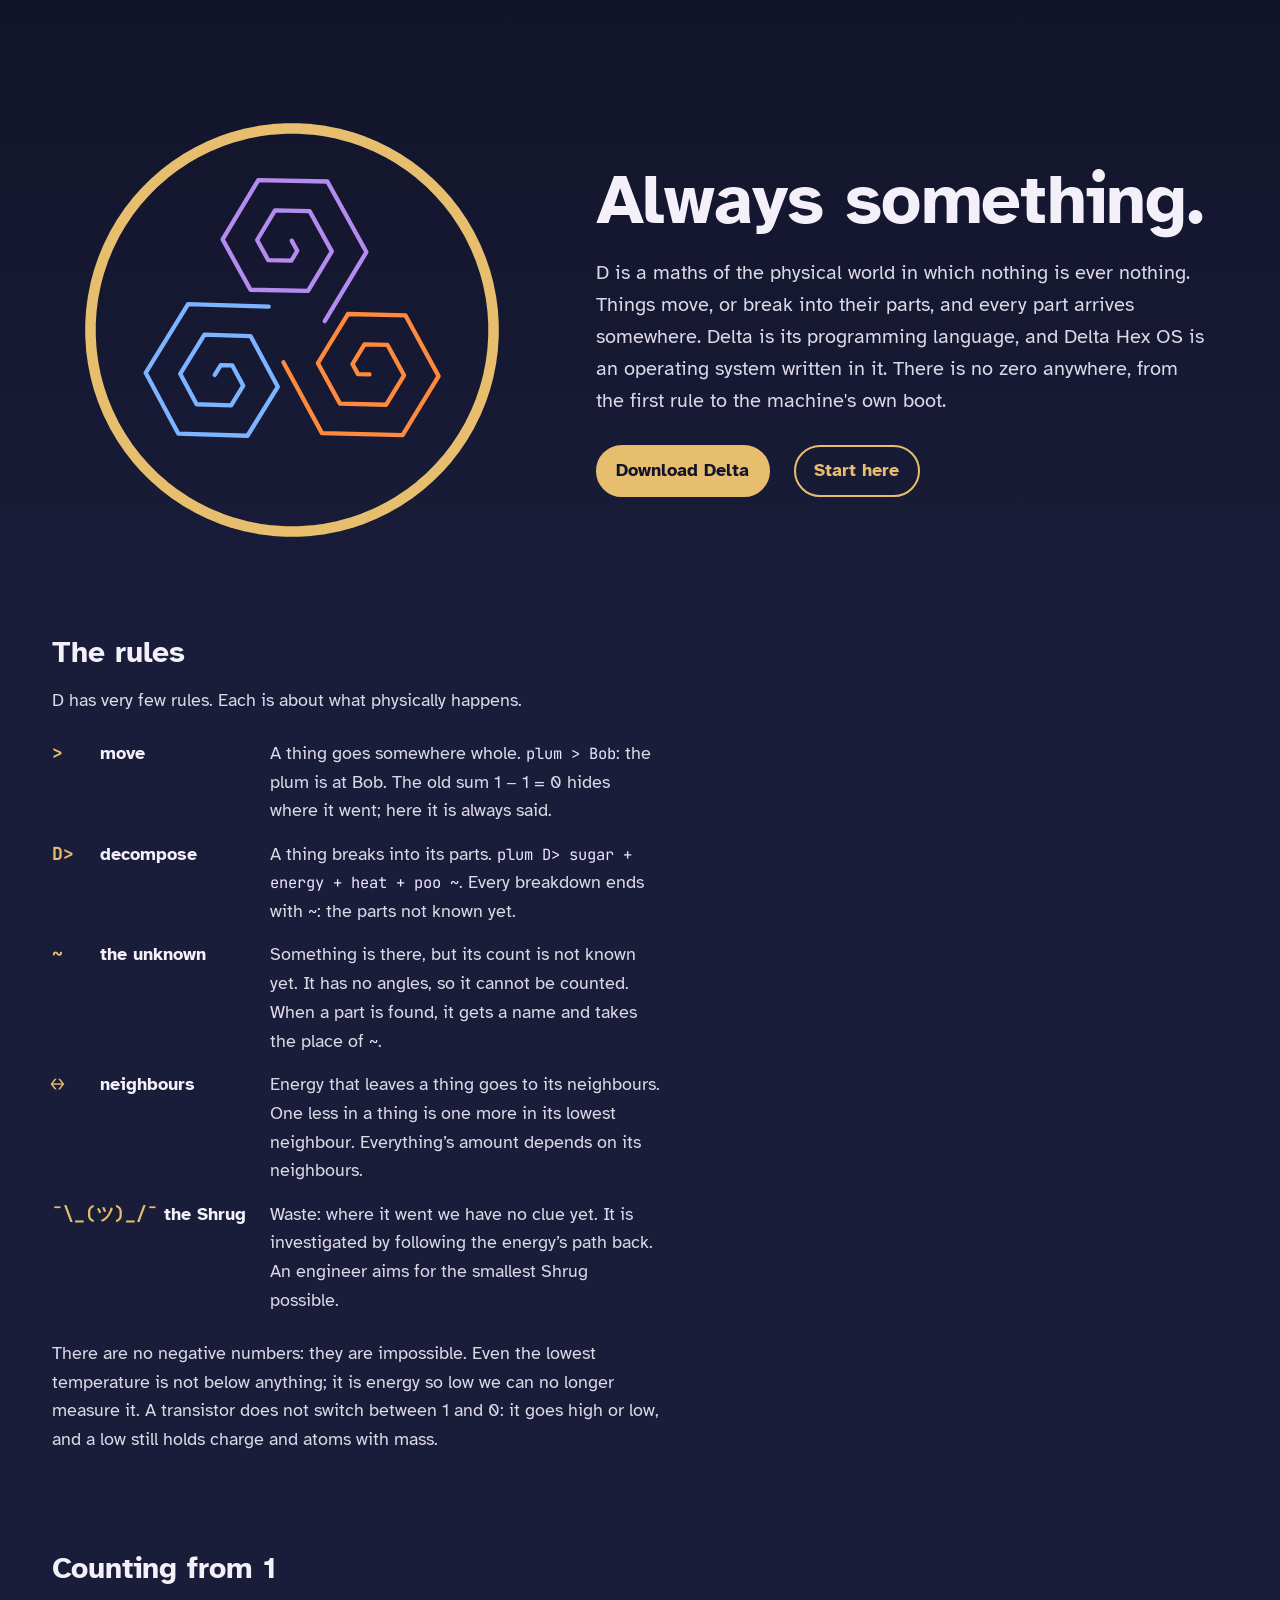
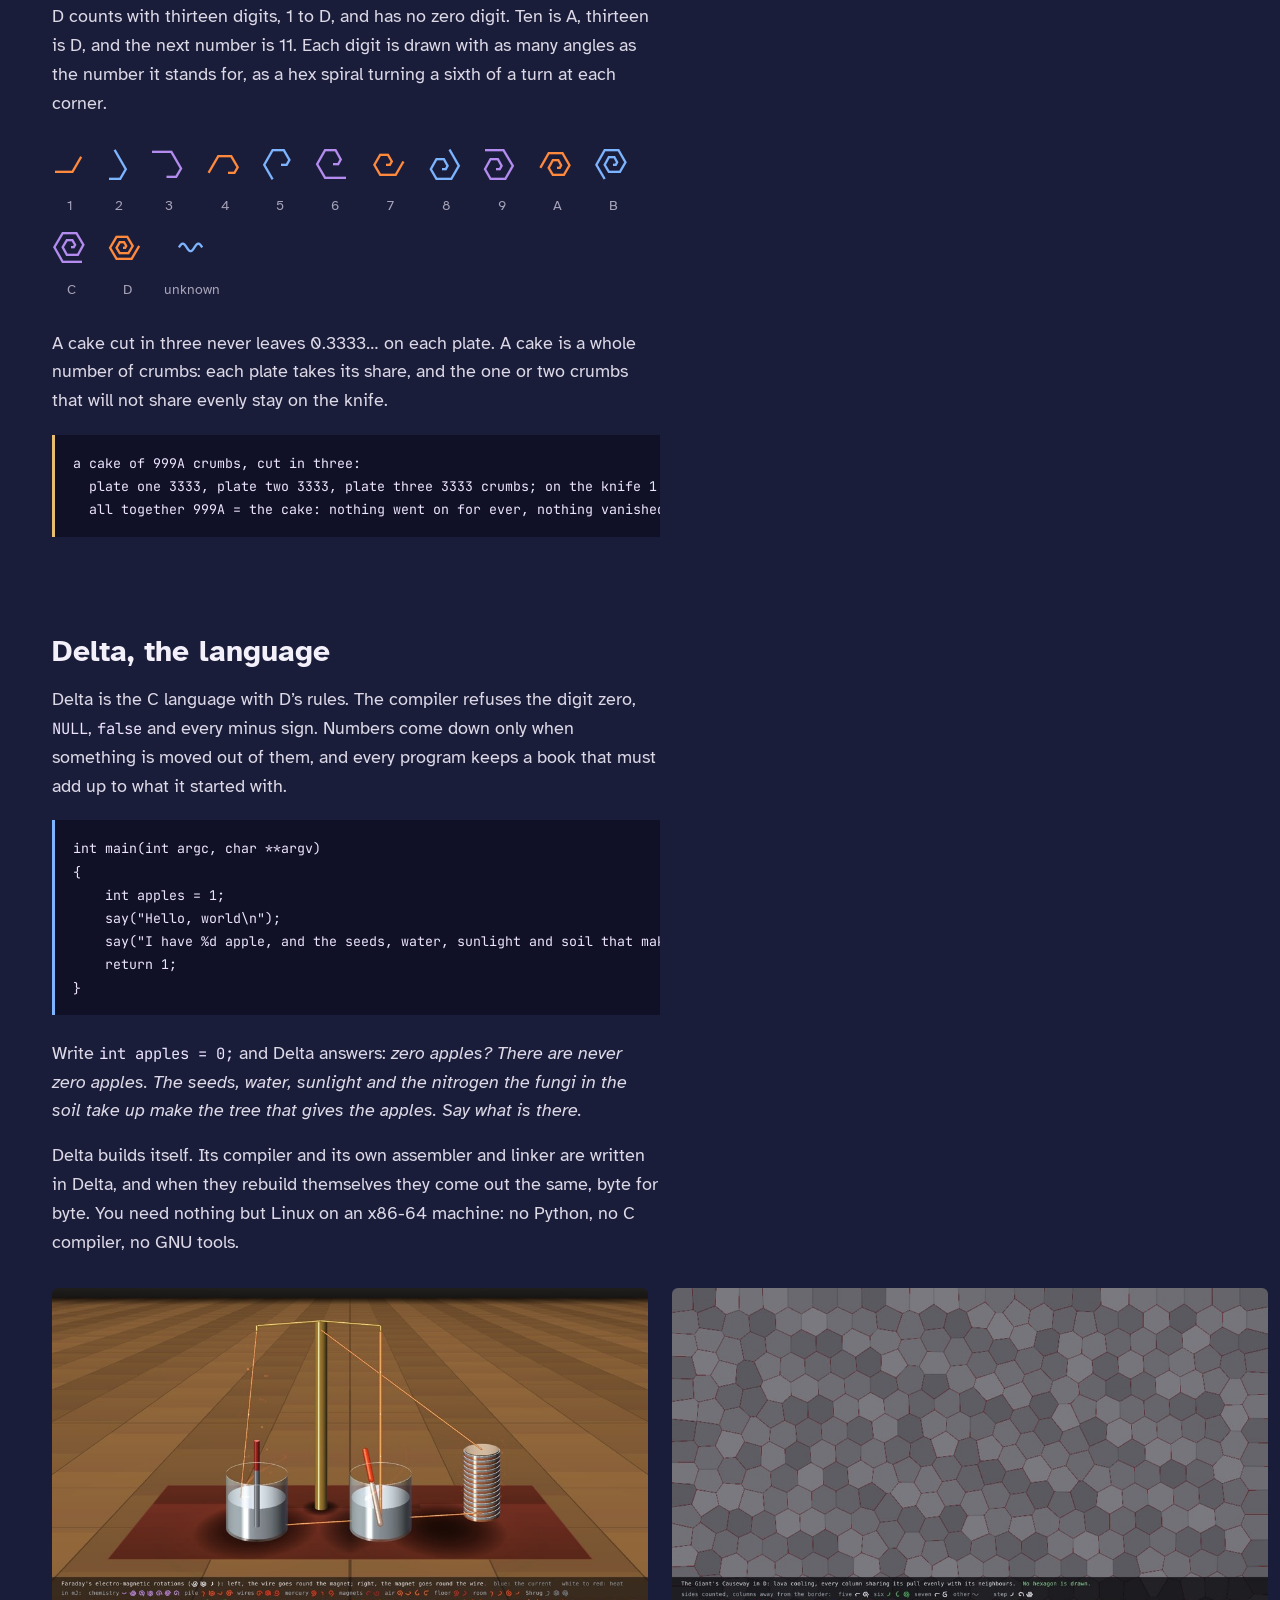
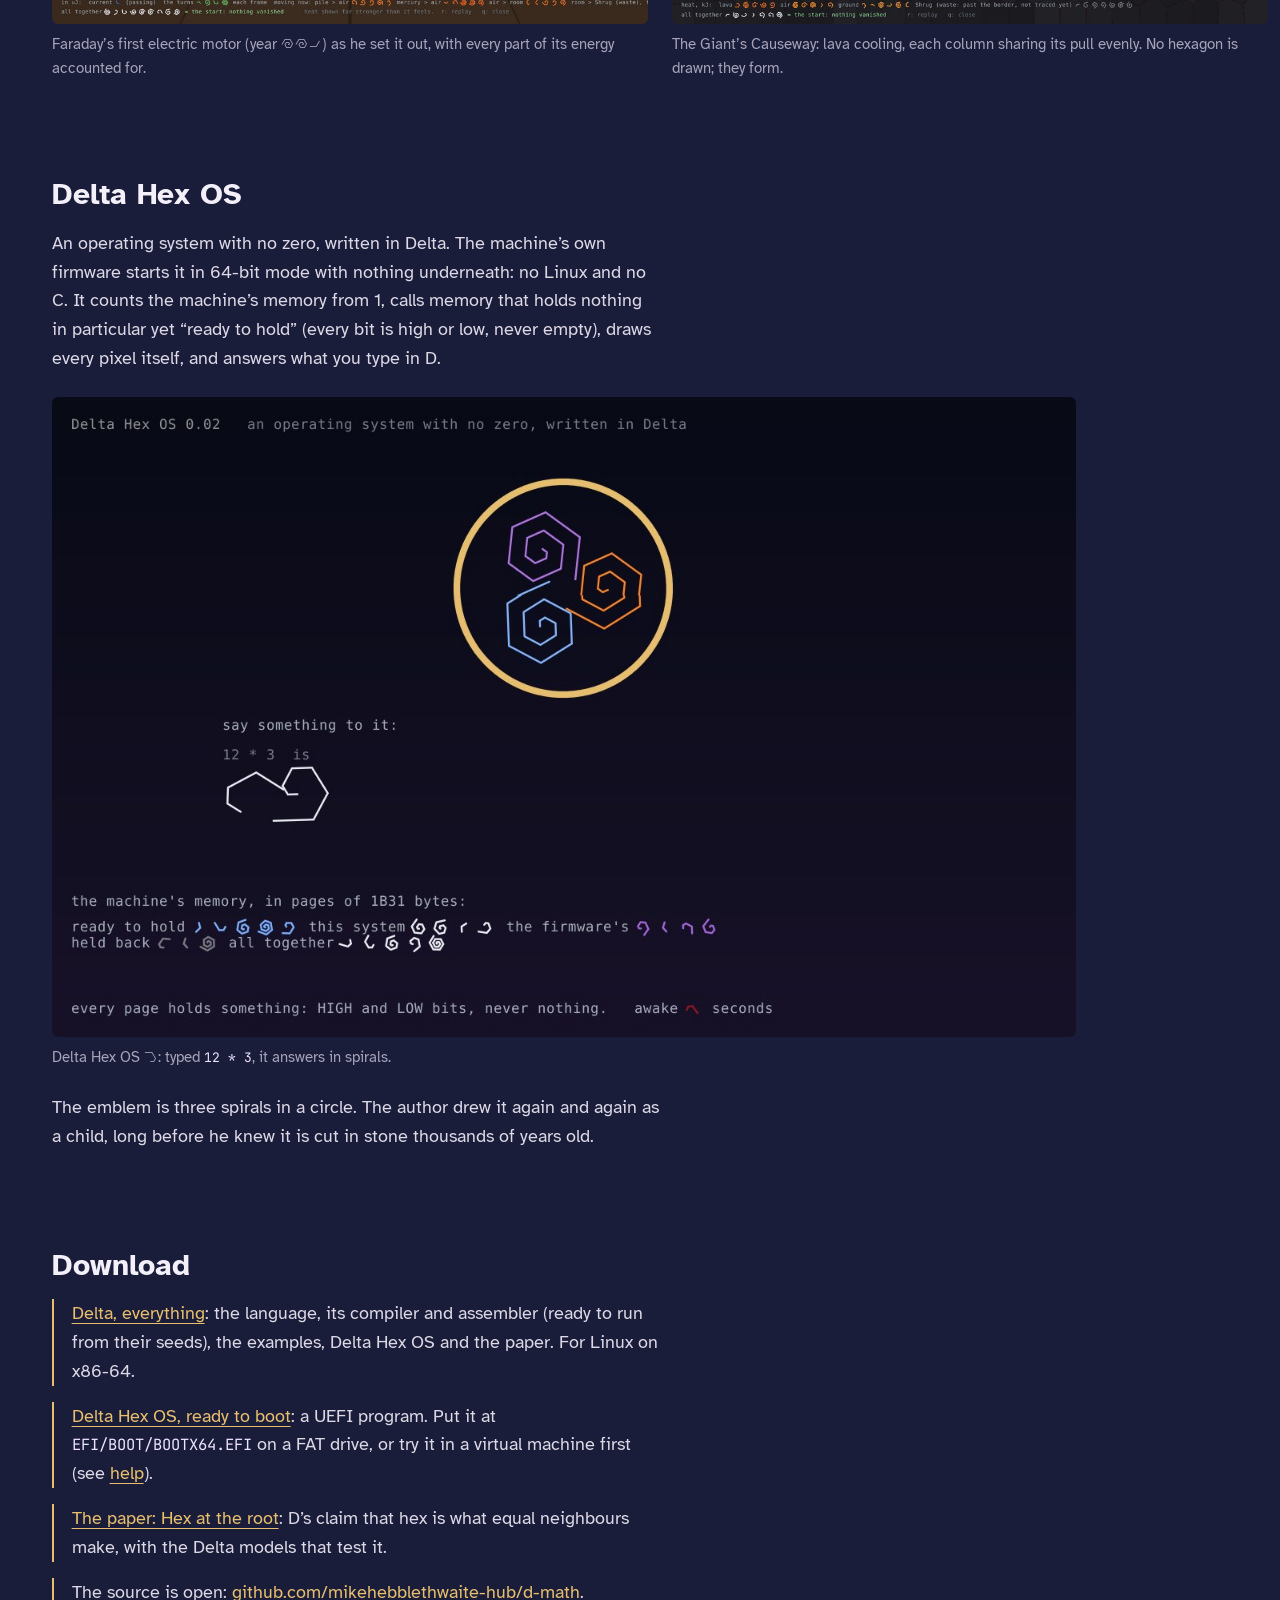
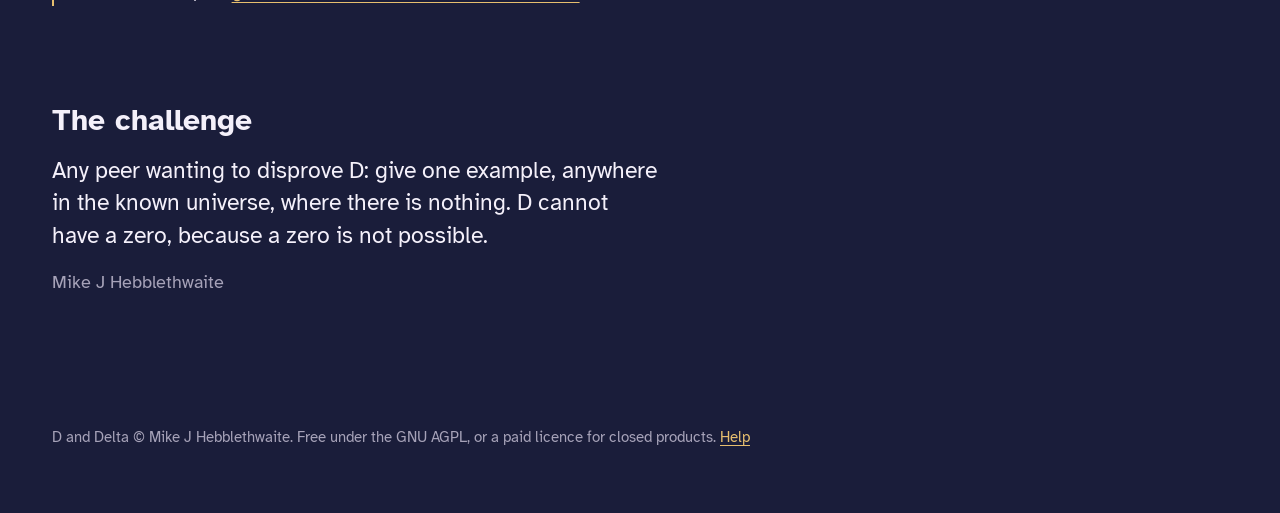
==== site/index.html @ 5d097c28 "qwowt.net: the D / Delta / Delta Hex OS site (help as pages, downloads); new seeds with efi, screen," ====
<!doctype html>
<html lang="en-GB">
<head>
<meta charset="utf-8">
<meta name="viewport" content="width=device-width, initial-scale=1">
<title>D: always something</title>
<meta name="description" content="D is a maths of the physical world where nothing is ever nothing. Delta is its programming language. Delta Hex OS is an operating system built on it, with no zero anywhere.">
<link rel="preconnect" href="https://fonts.googleapis.com">
<link rel="preconnect" href="https://fonts.gstatic.com" crossorigin>
<link href="https://fonts.googleapis.com/css2?family=Atkinson+Hyperlegible:ital,wght@0,400;0,700;1,400&family=JetBrains+Mono:wght@400;600&display=swap" rel="stylesheet">
<link rel="stylesheet" href="style.css">
</head>
<body>

<header class="hero">
  <canvas id="emblem" aria-label="Three spirals in a circle, turning: the emblem of Delta Hex OS" role="img"></canvas>
  <div class="hero-words">
    <h1>Always something.</h1>
    <p class="lede">D is a maths of the physical world in which nothing is ever nothing. Things move, or break into
      their parts, and every part arrives somewhere. Delta is its programming language, and Delta Hex OS is an
      operating system written in it. There is no zero anywhere, from the first rule to the machine's own boot.</p>
    <p class="go"><a href="#download">Download Delta</a> <a href="help.html">Start here</a></p>
  </div>
</header>

<main>

<section id="rules">
  <h2>The rules</h2>
  <p>D has very few rules. Each is about what physically happens.</p>
  <dl class="rules">
    <dt><span class="sym">&gt;</span> move</dt>
    <dd>A thing goes somewhere whole. <code>plum &gt; Bob</code>: the plum is at Bob. The old sum 1 &minus; 1 = 0 hides
      where it went; here it is always said.</dd>
    <dt><span class="sym">D&gt;</span> decompose</dt>
    <dd>A thing breaks into its parts. <code>plum D&gt; sugar + energy + heat + poo ~</code>. Every breakdown ends
      with <code>~</code>: the parts not known yet.</dd>
    <dt><span class="sym">~</span> the unknown</dt>
    <dd>Something is there, but its count is not known yet. It has no angles, so it cannot be counted. When a part is
      found, it gets a name and takes the place of <code>~</code>.</dd>
    <dt><span class="sym">&#x2194;</span> neighbours</dt>
    <dd>Energy that leaves a thing goes to its neighbours. One less in a thing is one more in its lowest neighbour.
      Everything&rsquo;s amount depends on its neighbours.</dd>
    <dt><span class="sym">&macr;\_(&#x30C4;)_/&macr;</span> the Shrug</dt>
    <dd>Waste: where it went we have no clue yet. It is investigated by following the energy&rsquo;s path back. An
      engineer aims for the smallest Shrug possible.</dd>
  </dl>
  <p>There are no negative numbers: they are impossible. Even the lowest temperature is not below anything; it is
    energy so low we can no longer measure it. A transistor does not switch between 1 and 0: it goes high or low,
    and a low still holds charge and atoms with mass.</p>
</section>

<section id="count">
  <h2>Counting from 1</h2>
  <p>D counts with thirteen digits, 1 to D, and has no zero digit. Ten is A, thirteen is D, and the next number is 11.
    Each digit is drawn with as many angles as the number it stands for, as a hex spiral turning a sixth of a turn
    at each corner.</p>
  <div class="digits" aria-label="The D digits 1 to D, drawn as spirals">
    <figure><span class="dn">1</span><figcaption>1</figcaption></figure>
    <figure><span class="dn">2</span><figcaption>2</figcaption></figure>
    <figure><span class="dn">3</span><figcaption>3</figcaption></figure>
    <figure><span class="dn">4</span><figcaption>4</figcaption></figure>
    <figure><span class="dn">5</span><figcaption>5</figcaption></figure>
    <figure><span class="dn">6</span><figcaption>6</figcaption></figure>
    <figure><span class="dn">7</span><figcaption>7</figcaption></figure>
    <figure><span class="dn">8</span><figcaption>8</figcaption></figure>
    <figure><span class="dn">9</span><figcaption>9</figcaption></figure>
    <figure><span class="dn">A</span><figcaption>A</figcaption></figure>
    <figure><span class="dn">B</span><figcaption>B</figcaption></figure>
    <figure><span class="dn">C</span><figcaption>C</figcaption></figure>
    <figure><span class="dn">D</span><figcaption>D</figcaption></figure>
    <figure><span class="dn">~</span><figcaption>unknown</figcaption></figure>
  </div>
  <p>A cake cut in three never leaves 0.3333&hellip; on each plate. A cake is a whole number of crumbs: each plate
    takes its share, and the one or two crumbs that will not share evenly stay on the knife.</p>
  <pre class="out"><code>a cake of 999A crumbs, cut in three:
  plate one 3333, plate two 3333, plate three 3333 crumbs; on the knife 1
  all together 999A = the cake: nothing went on for ever, nothing vanished</code></pre>
</section>

<section id="delta">
  <h2>Delta, the language</h2>
  <p>Delta is the C language with D&rsquo;s rules. The compiler refuses the digit zero, <code>NULL</code>,
    <code>false</code> and every minus sign. Numbers come down only when something is moved out of them, and every
    program keeps a book that must add up to what it started with.</p>
  <pre class="code"><code>int main(int argc, char **argv)
{
    int apples = 1;
    say("Hello, world\n");
    say("I have %d apple, and the seeds, water, sunlight and soil that make more\n", apples);
    return 1;
}</code></pre>
  <p>Write <code>int apples = 0;</code> and Delta answers: <em>zero apples? There are never zero apples. The seeds,
    water, sunlight and the nitrogen the fungi in the soil take up make the tree that gives the apples. Say what is
    there.</em></p>
  <p>Delta builds itself. Its compiler and its own assembler and linker are written in Delta, and when they rebuild
    themselves they come out the same, byte for byte. You need nothing but Linux on an x86-64 machine: no Python,
    no C compiler, no GNU tools.</p>
  <div class="shots">
    <figure><img src="images/faraday.jpg" alt="Faraday's 1821 electro-magnetic rotations drawn by Delta: two glasses of mercury, a brass stand, a voltaic pile" loading="lazy" width="960" height="540"><figcaption>Faraday&rsquo;s first electric motor (year <span class="dn">AA1</span>) as he set it out, with every part of its energy accounted for.</figcaption></figure>
    <figure><img src="images/causeway.jpg" alt="The Giant's Causeway drawn by Delta: grey basalt columns, mostly six-sided" loading="lazy" width="960" height="540"><figcaption>The Giant&rsquo;s Causeway: lava cooling, each column sharing its pull evenly. No hexagon is drawn; they form.</figcaption></figure>
  </div>
</section>

<section id="os">
  <h2>Delta Hex OS</h2>
  <p>An operating system with no zero, written in Delta. The machine&rsquo;s own firmware starts it in 64-bit mode
    with nothing underneath: no Linux and no C. It counts the machine&rsquo;s memory from 1, calls memory that holds
    nothing in particular yet &ldquo;ready to hold&rdquo; (every bit is high or low, never empty), draws every pixel
    itself, and answers what you type in D.</p>
  <figure class="wide"><img src="images/hex-os.jpg" alt="The Delta Hex OS screen: a gold ring with three turning spirals, a typed sum answered as spirals, and the memory counted in D" loading="lazy" width="1280" height="800"><figcaption>Delta Hex OS <span class="dn">3</span>: typed <code>12 * 3</code>, it answers in spirals.</figcaption></figure>
  <p>The emblem is three spirals in a circle. The author drew it again and again as a child, long before he knew it
    is cut in stone thousands of years old.</p>
</section>

<section id="download">
  <h2>Download</h2>
  <ul class="files">
    <li><a href="files/delta.tar.gz">Delta, everything</a>: the language, its compiler and assembler (ready to run
      from their seeds), the examples, Delta Hex OS and the paper. For Linux on x86-64.</li>
    <li><a href="files/BOOTX64.EFI">Delta Hex OS, ready to boot</a>: a UEFI program. Put it at
      <code>EFI/BOOT/BOOTX64.EFI</code> on a FAT drive, or try it in a virtual machine first (see <a href="help.html#os">help</a>).</li>
    <li><a href="files/hex-at-the-root.md">The paper: Hex at the root</a>: D&rsquo;s claim that hex is what equal
      neighbours make, with the Delta models that test it.</li>
    <li>The source is open: <a href="https://github.com/mikehebblethwaite-hub/d-math">github.com/mikehebblethwaite-hub/d-math</a>.</li>
  </ul>
</section>

<section id="challenge">
  <h2>The challenge</h2>
  <blockquote>
    <p>Any peer wanting to disprove D: give one example, anywhere in the known universe, where there is nothing.
      D cannot have a zero, because a zero is not possible.</p>
    <footer>Mike J Hebblethwaite</footer>
  </blockquote>
</section>

</main>

<footer class="site">
  <p>D and Delta &copy; Mike J Hebblethwaite. Free under the GNU AGPL, or a paid licence for closed products.
    <a href="help.html">Help</a></p>
</footer>

<script src="emblem.js"></script>
</body>
</html>
---- site/style.css ----
@font-face { font-family: "D Angle"; src: url("fonts/d-angle.ttf") format("truetype"); font-display: swap; }

:root {
  --night: #1A1D3A;      /* night over the stones */
  --night-deep: #12142A;
  --stone: #DCD8E6;      /* words */
  --stone-dim: #A6A2B8;
  --gold: #E6BE6E;       /* the ring */
  --heat: #FF8A3D;
  --current: #7DB4FF;
  --chem: #B48CF0;
  --measure: 38rem;
}

* { box-sizing: border-box; }
html { background: var(--night-deep); }
body {
  margin: 0;
  color: var(--stone);
  background: linear-gradient(var(--night-deep), var(--night) 40rem);
  font: 1.125rem/1.6 "Atkinson Hyperlegible", system-ui, sans-serif;
}
a { color: var(--gold); text-underline-offset: 0.2em; }
a:hover { color: #F3D49A; }
a:focus-visible, button:focus-visible { outline: 3px solid var(--current); outline-offset: 3px; border-radius: 2px; }
code, pre { font-family: "JetBrains Mono", ui-monospace, monospace; font-size: 0.86em; }
code { color: #EDE4FF; }
.dn { font-family: "D Angle", "Atkinson Hyperlegible", sans-serif; letter-spacing: 0.06em; }

/* the hero: the emblem, alive, and the first words beside it */
.hero {
  display: grid;
  grid-template-columns: minmax(16rem, 30rem) minmax(0, var(--measure));
  gap: clamp(1.5rem, 5vw, 4rem);
  align-items: center;
  max-width: 76rem;
  margin: 0 auto;
  padding: clamp(2rem, 7vw, 6rem) 1.25rem clamp(2rem, 5vw, 4rem);
}
#emblem { width: 100%; aspect-ratio: 1; display: block; }
h1 {
  font-size: clamp(2.6rem, 6vw, 4.4rem);
  line-height: 1.05;
  font-weight: 700;
  letter-spacing: -0.01em;
  margin: 0 0 1.25rem;
  color: #F4F0FA;
}
.lede { font-size: 1.25rem; color: var(--stone); margin: 0 0 1.75rem; }
.go { display: flex; flex-wrap: wrap; gap: 1rem 1.5rem; margin: 0; }
.go a {
  display: inline-block;
  padding: 0.6rem 1.15rem;
  border: 2px solid var(--gold);
  border-radius: 999px;
  text-decoration: none;
  font-weight: 700;
}
.go a:first-child { background: var(--gold); color: var(--night-deep); }
.go a:first-child:hover { background: #F3D49A; }

main { max-width: 76rem; margin: 0 auto; padding: 0 1.25rem; }
section { max-width: var(--measure); margin: 0 0 clamp(3.5rem, 8vw, 6rem); }
h2 { font-size: 1.9rem; line-height: 1.2; margin: 0 0 1rem; color: #F4F0FA; }
p { margin: 0 0 1rem; }

/* the rules: each symbol in its own column, so the eye finds them */
.rules { display: grid; grid-template-columns: max-content 1fr; gap: 0.9rem 1.5rem; margin: 1.5rem 0; }
.rules dt { font-weight: 700; color: #F4F0FA; white-space: nowrap; }
.rules dd { margin: 0; color: var(--stone); }
.sym { display: inline-block; min-width: 2.6rem; color: var(--gold); font-family: "JetBrains Mono", monospace; }

/* the digits, as spirals */
.digits { display: flex; flex-wrap: wrap; gap: 0.5rem 1.1rem; margin: 1.5rem 0 1.75rem; }
.digits figure { margin: 0; text-align: center; }
.digits .dn { display: block; font-size: 2.6rem; line-height: 1.1; color: var(--chem); }
.digits figure:nth-child(3n+1) .dn { color: var(--heat); }
.digits figure:nth-child(3n+2) .dn { color: var(--current); }
.digits figcaption { font-size: 0.85rem; color: var(--stone-dim); }

pre {
  margin: 1.25rem 0 1.5rem;
  padding: 1rem 1.15rem;
  overflow-x: auto;
  background: rgba(8, 9, 22, 0.55);
  border-left: 3px solid var(--current);
  line-height: 1.5;
}
pre.out { border-left-color: var(--gold); color: #EDE4FF; }

.shots { display: grid; gap: 1.5rem; margin: 2rem 0 0; width: min(76rem, calc(100vw - 2.5rem)); grid-template-columns: repeat(auto-fit, minmax(18rem, 1fr)); }
figure { margin: 0; }
figure img { width: 100%; height: auto; display: block; border-radius: 6px; }
figcaption { font-size: 0.95rem; color: var(--stone-dim); margin-top: 0.5rem; }
.wide { width: min(64rem, calc(100vw - 2.5rem)); margin: 1.5rem 0; }

.files { padding: 0; list-style: none; margin: 1rem 0; }
.files li { margin: 0 0 1rem; padding-left: 1.1rem; border-left: 2px solid var(--gold); }

blockquote { margin: 0; padding: 0; }
blockquote p { font-size: 1.45rem; line-height: 1.4; color: #F4F0FA; }
blockquote footer { color: var(--stone-dim); }

footer.site { max-width: 76rem; margin: 0 auto; padding: 2rem 1.25rem 3rem; color: var(--stone-dim); font-size: 0.95rem; }

/* help */
.page { max-width: 76rem; margin: 0 auto; padding: clamp(2rem, 6vw, 4rem) 1.25rem 0; }
.page h1 { font-size: clamp(2.2rem, 5vw, 3.4rem); }
.page nav { margin: 0 0 2.5rem; }
ol.steps { padding-left: 1.4rem; }
ol.steps li { margin: 0 0 1.1rem; }
table { border-collapse: collapse; margin: 1rem 0 1.5rem; }
td, th { padding: 0.3rem 1rem 0.3rem 0; text-align: left; }
th { color: var(--stone-dim); font-weight: 400; }

@media (max-width: 52rem) {
  .hero { grid-template-columns: 1fr; }
  #emblem { max-width: 22rem; margin: 0 auto; }
  .rules { grid-template-columns: 1fr; gap: 0.2rem; }
  .rules dd { margin-bottom: 0.9rem; }
}
@media (prefers-reduced-motion: reduce) { * { scroll-behavior: auto; } }

.pager { display: flex; flex-wrap: wrap; gap: 0.75rem 1.5rem; margin: 2.5rem 0 1rem; padding-top: 1.25rem; border-top: 1px solid rgba(230, 190, 110, 0.35); }
.pager a[rel="next"] { font-weight: 700; }
.helplist li { margin-bottom: 1.25rem; }
.helplist a { font-weight: 700; font-size: 1.15rem; }
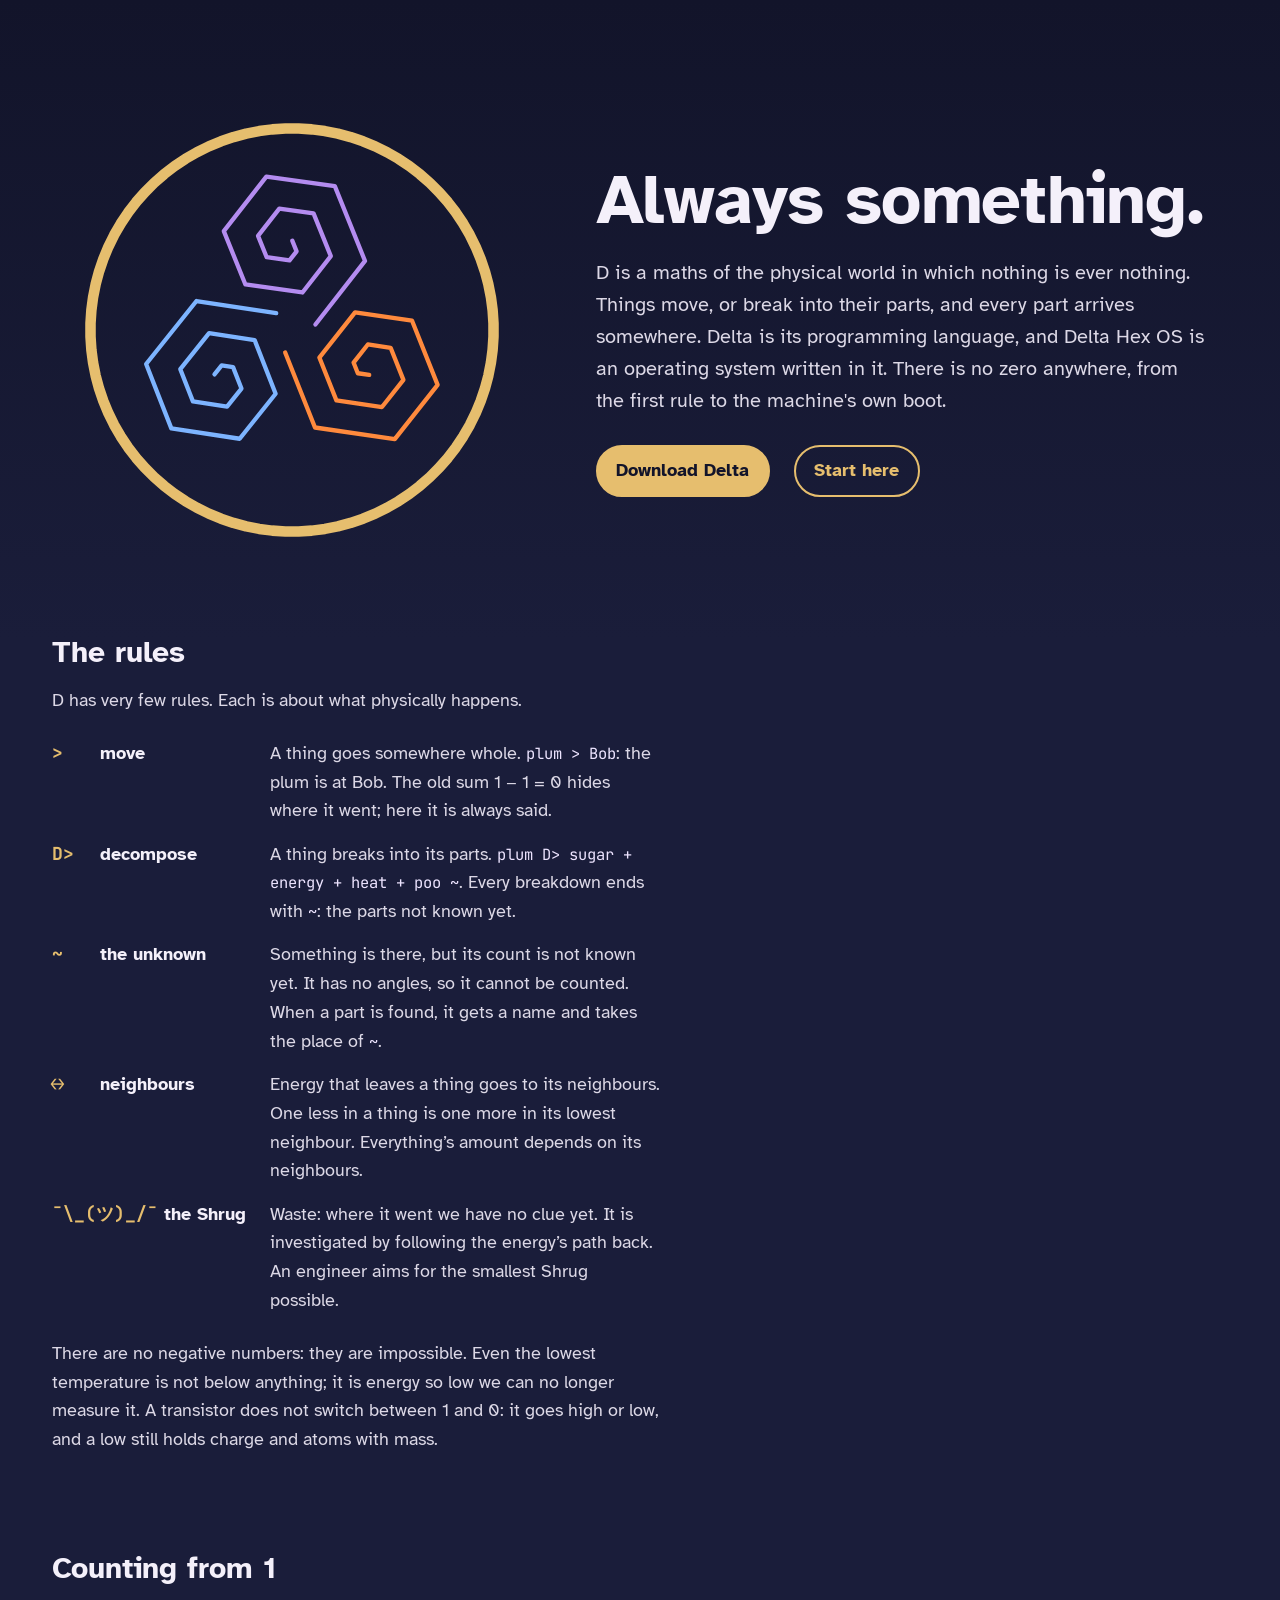
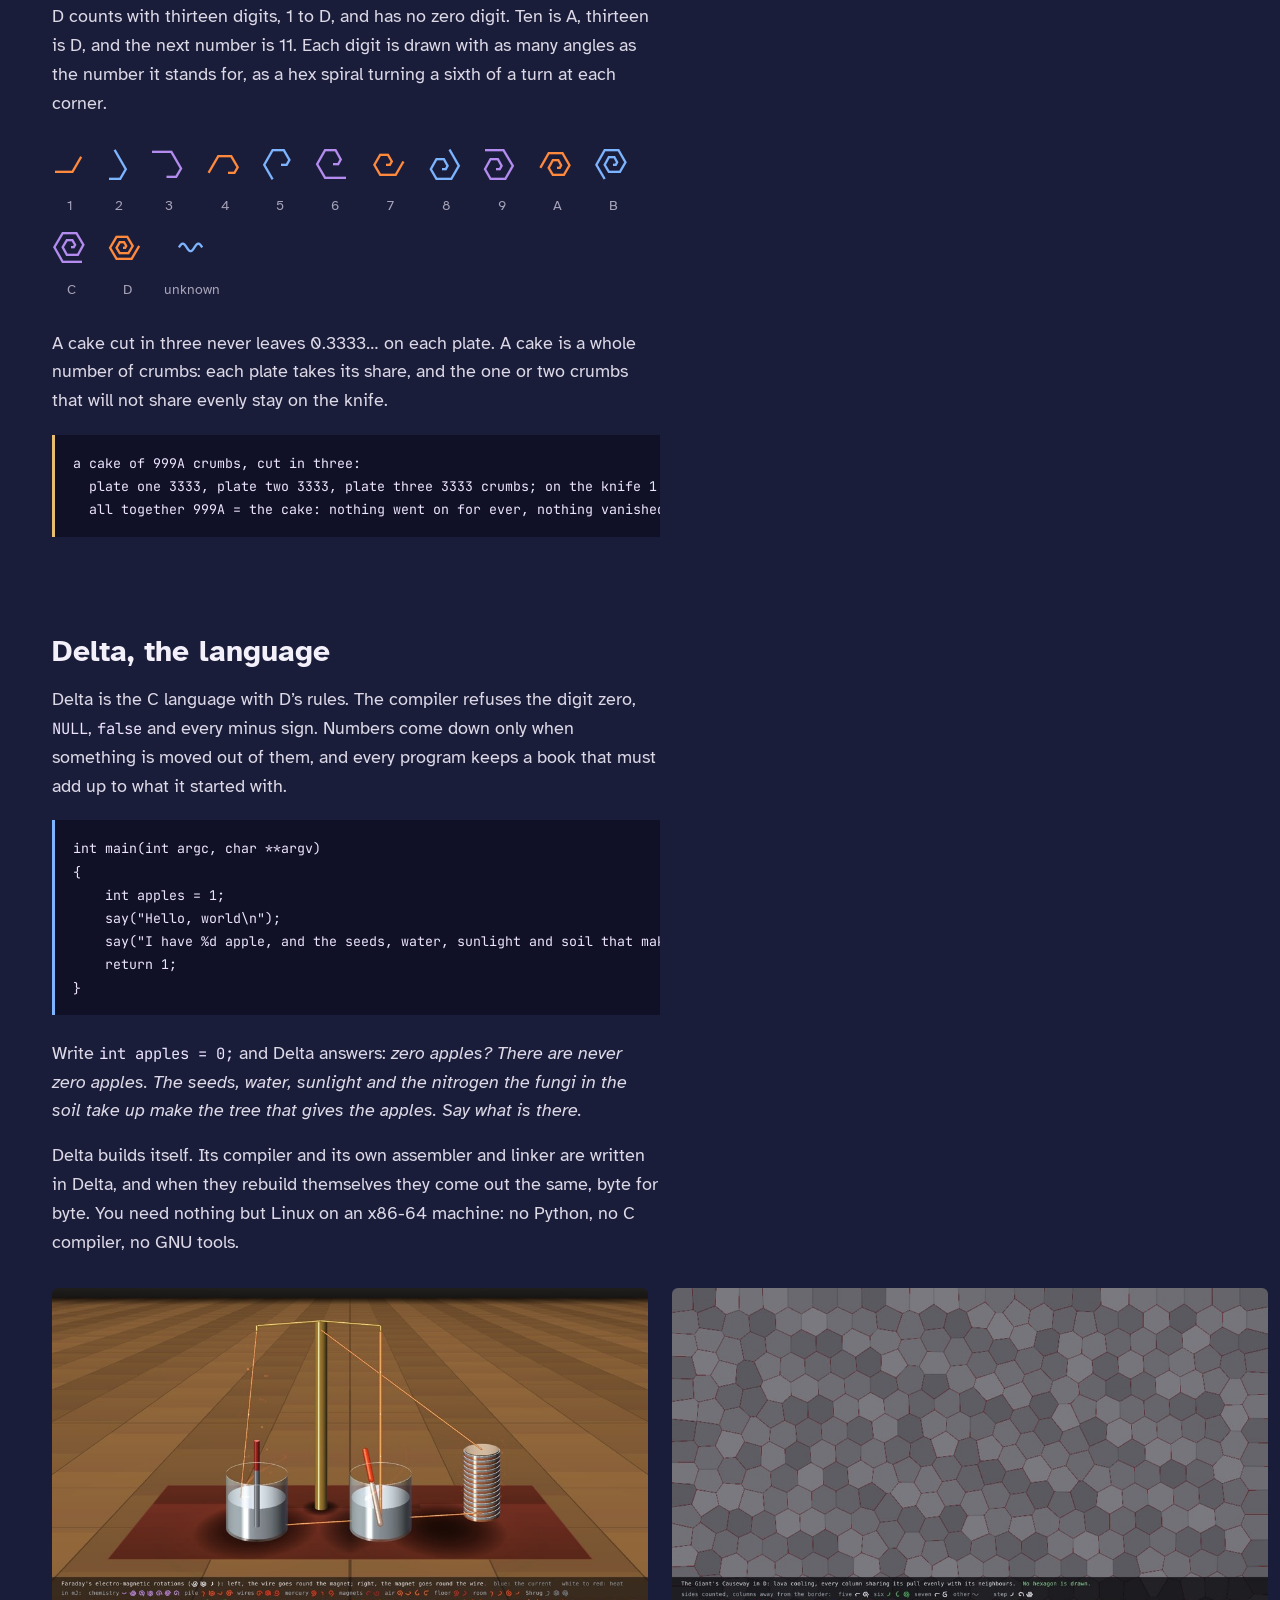
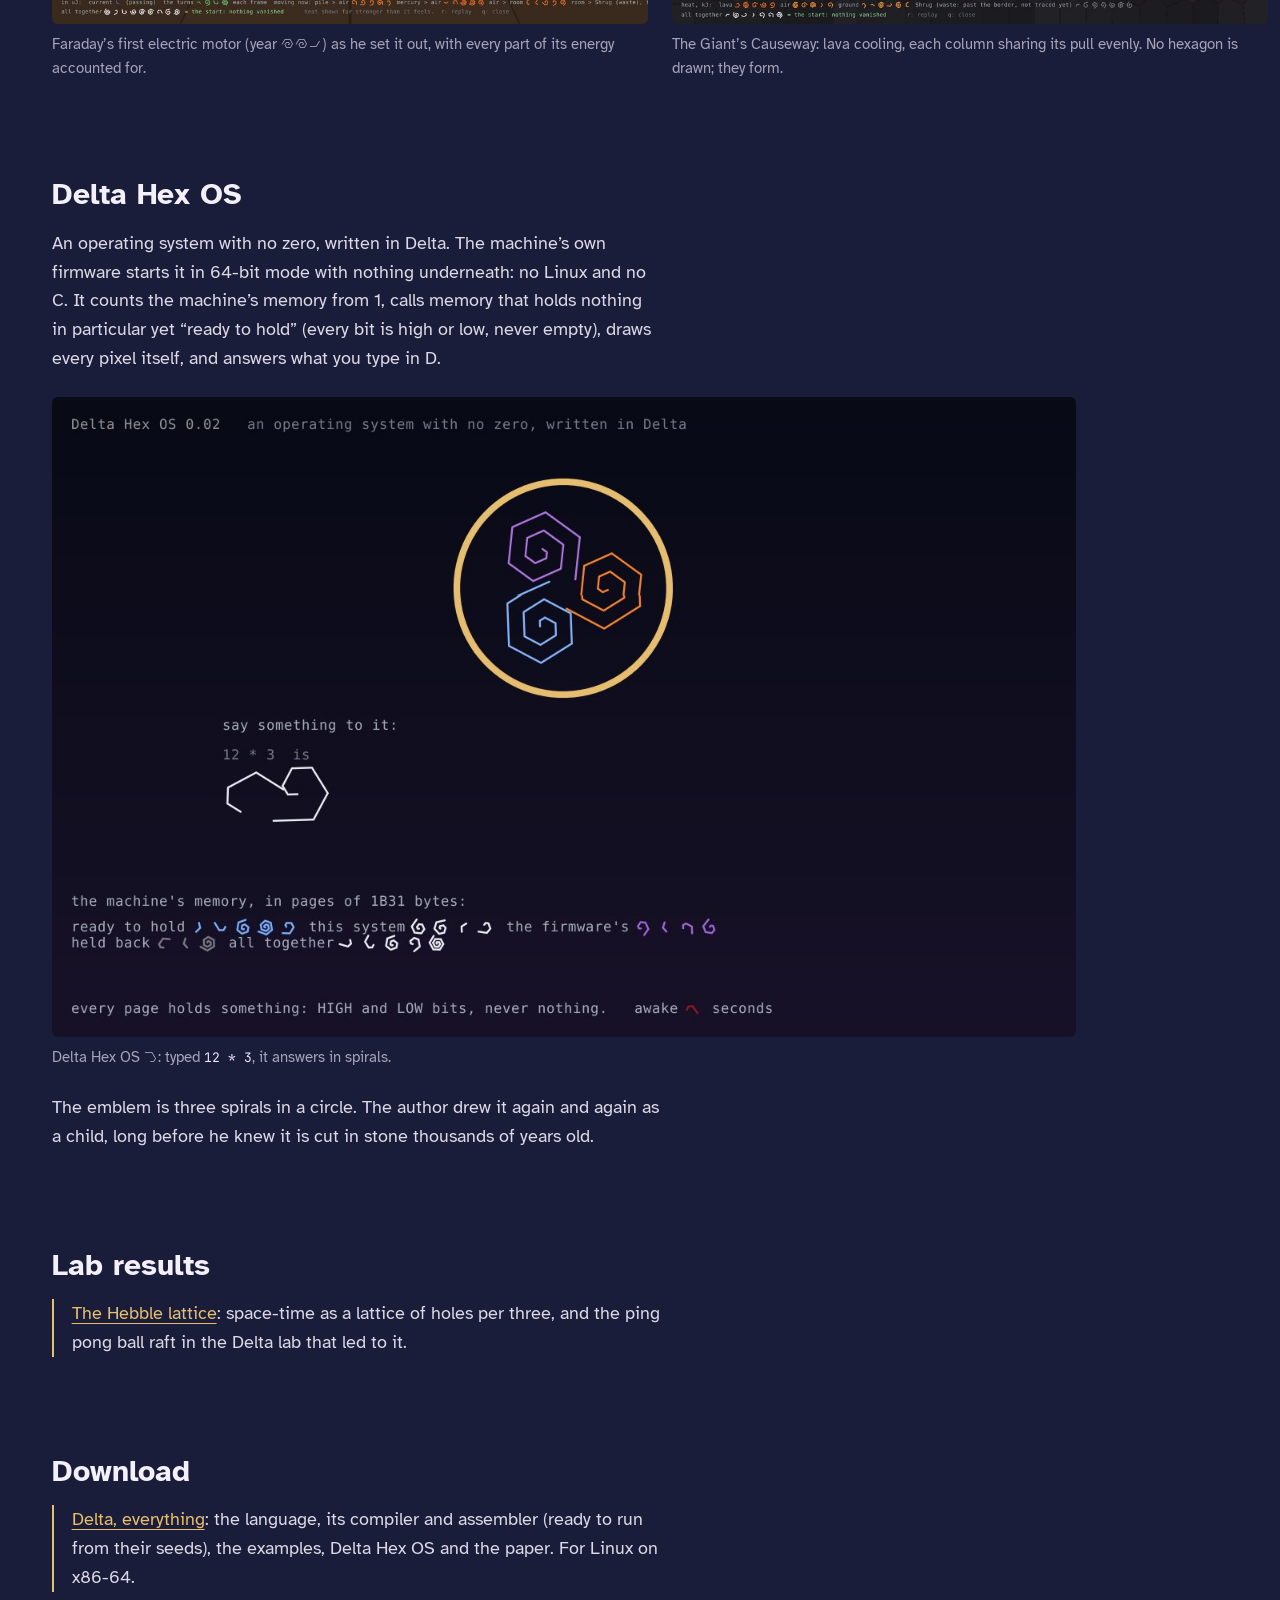
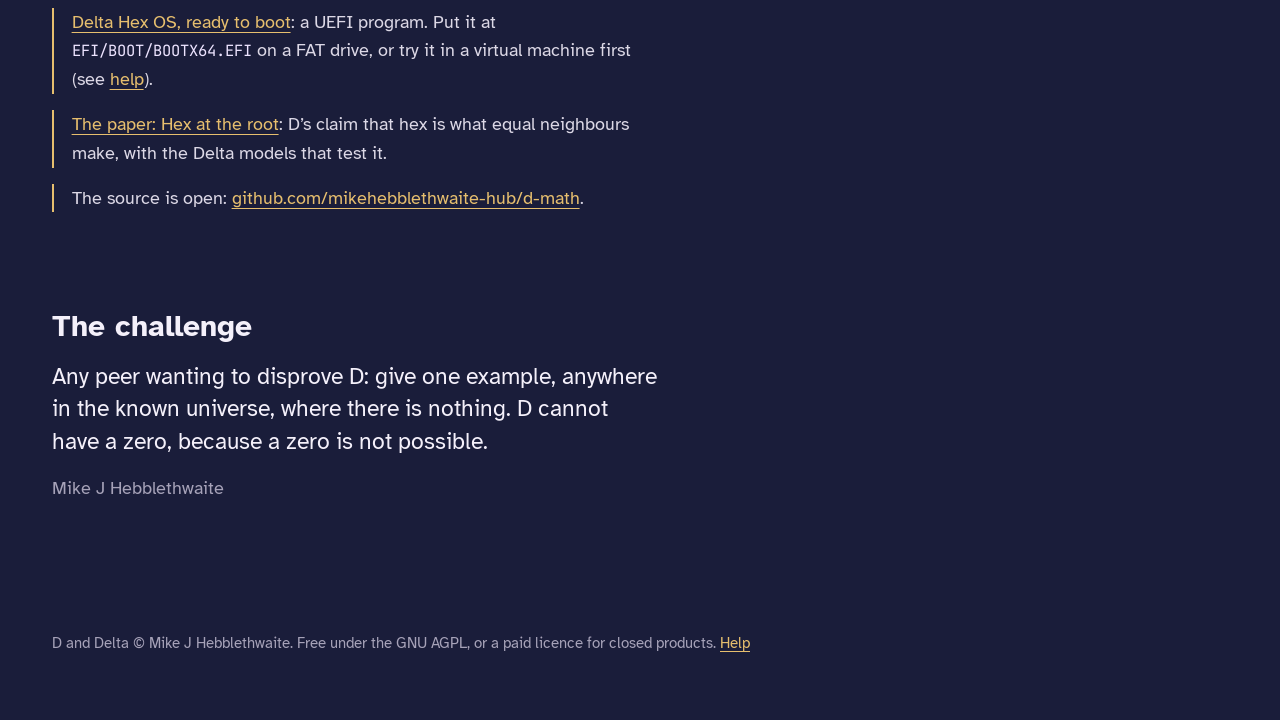
==== commit 8fd04188: "site: lab results, The Hebble lattice page (Doomsday Book ID 8348cf84-497a-4b25-9fa7-211e4191bbb0 in" ====
--- a/site/index.html
+++ b/site/index.html
@@ -113,6 +113,14 @@
     is cut in stone thousands of years old.</p>
 </section>
 
+<section id="lab">
+  <h2>Lab results</h2>
+  <ul class="files">
+    <li><a href="hebble.html">The Hebble lattice</a>: space-time as a lattice of holes per three, and the ping pong
+      ball raft in the Delta lab that led to it.</li>
+  </ul>
+</section>
+
 <section id="download">
   <h2>Download</h2>
   <ul class="files">
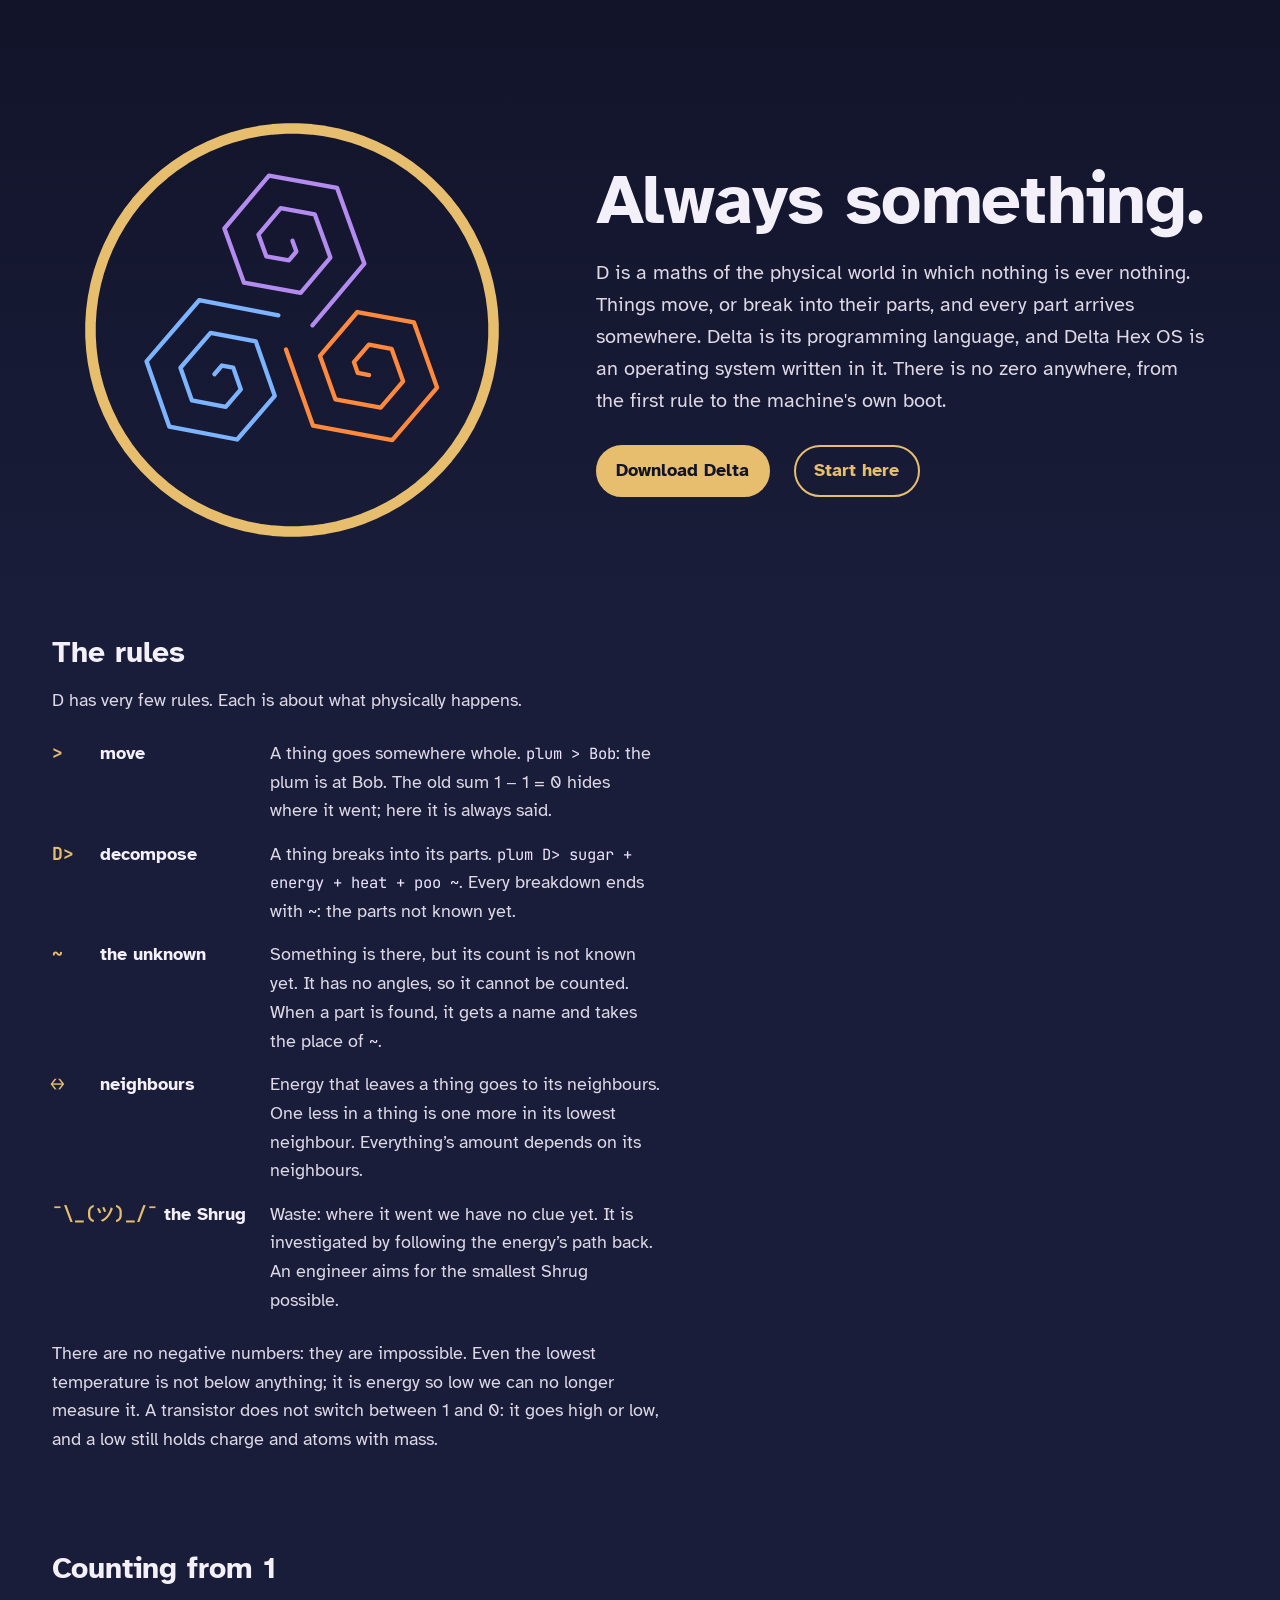
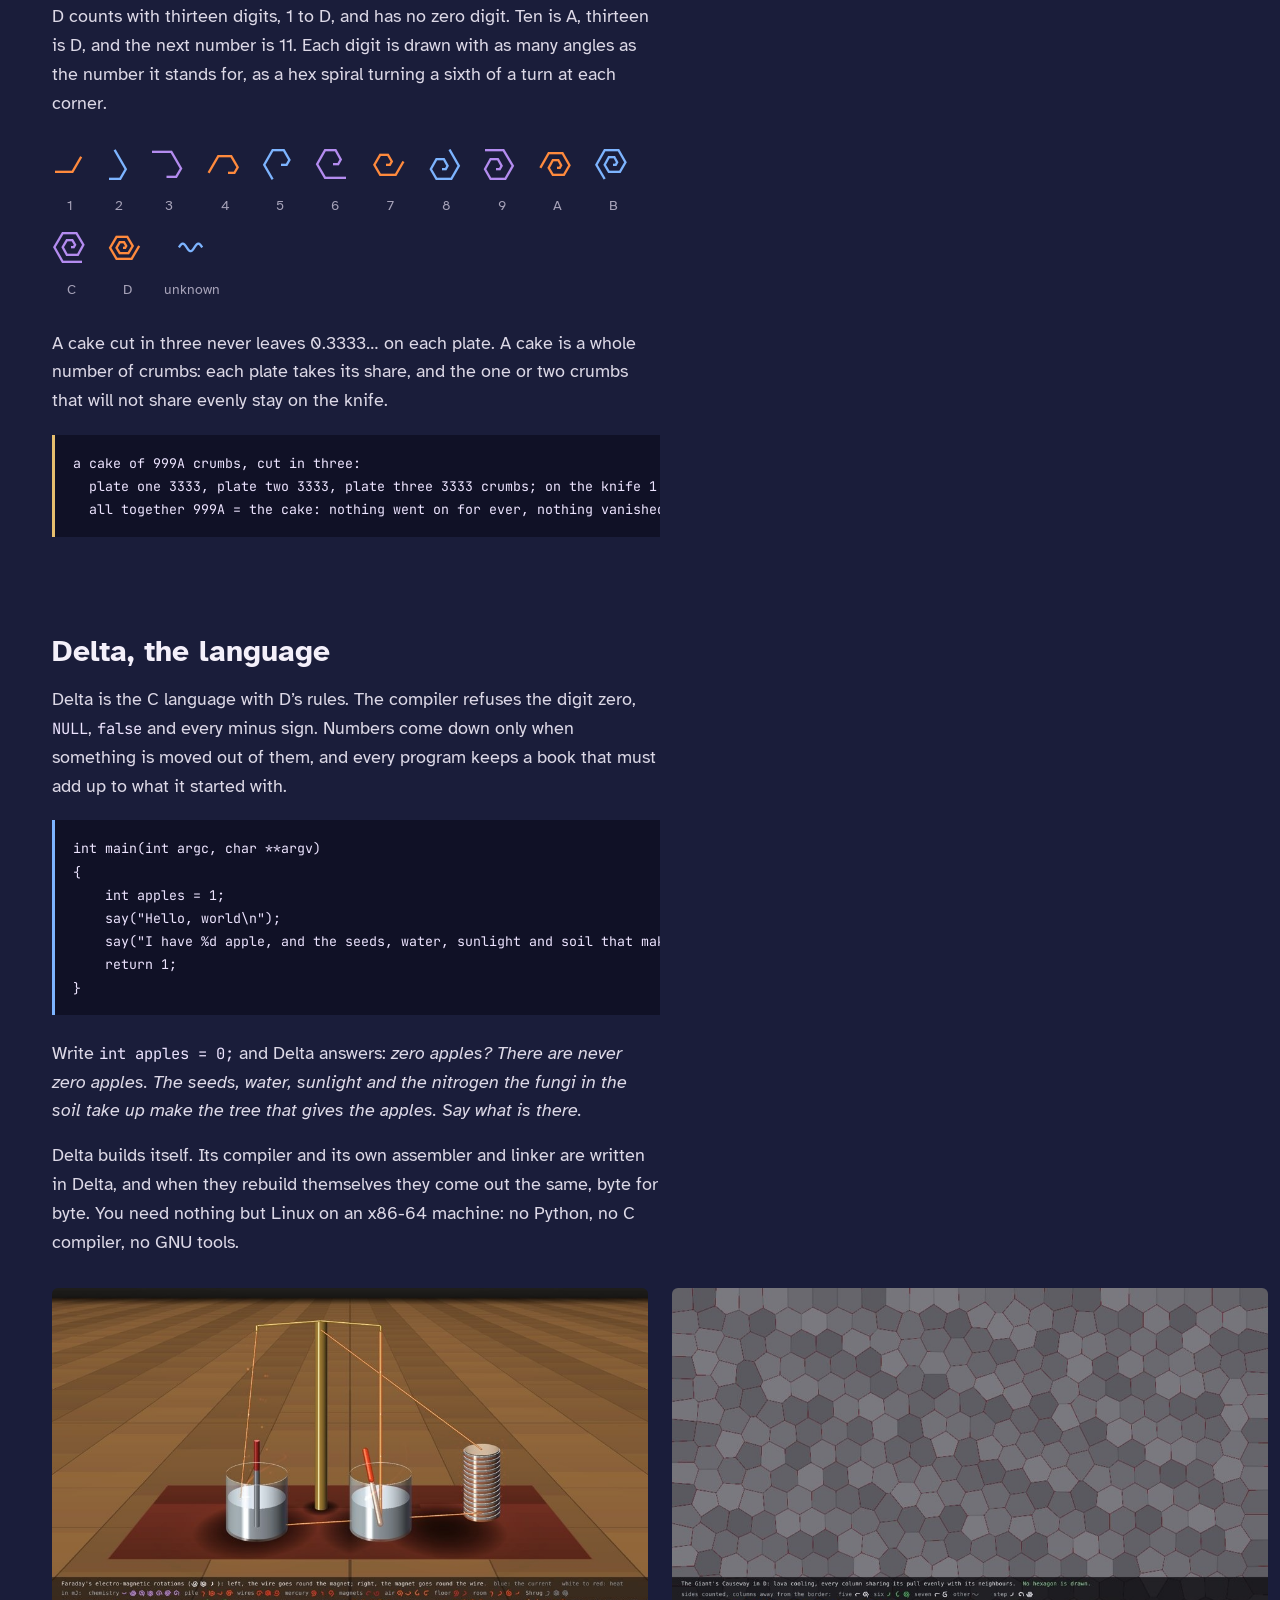
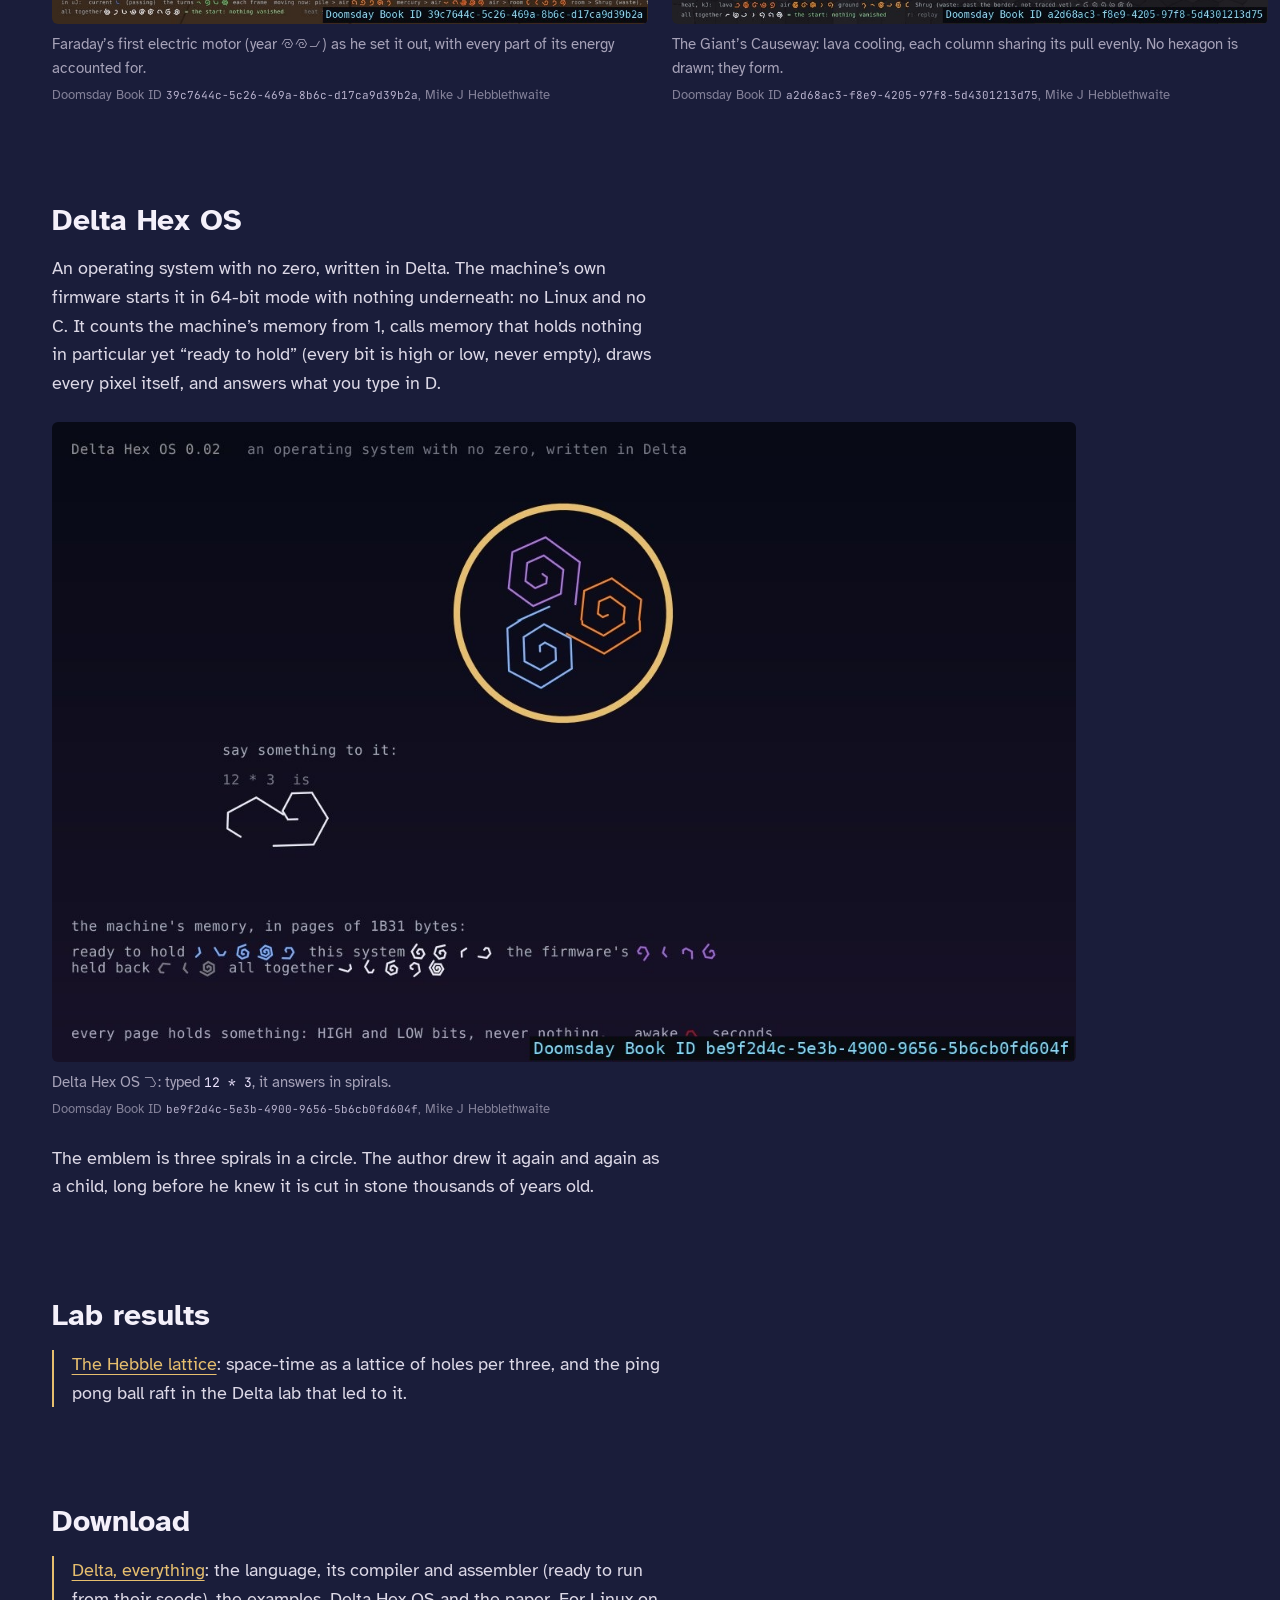
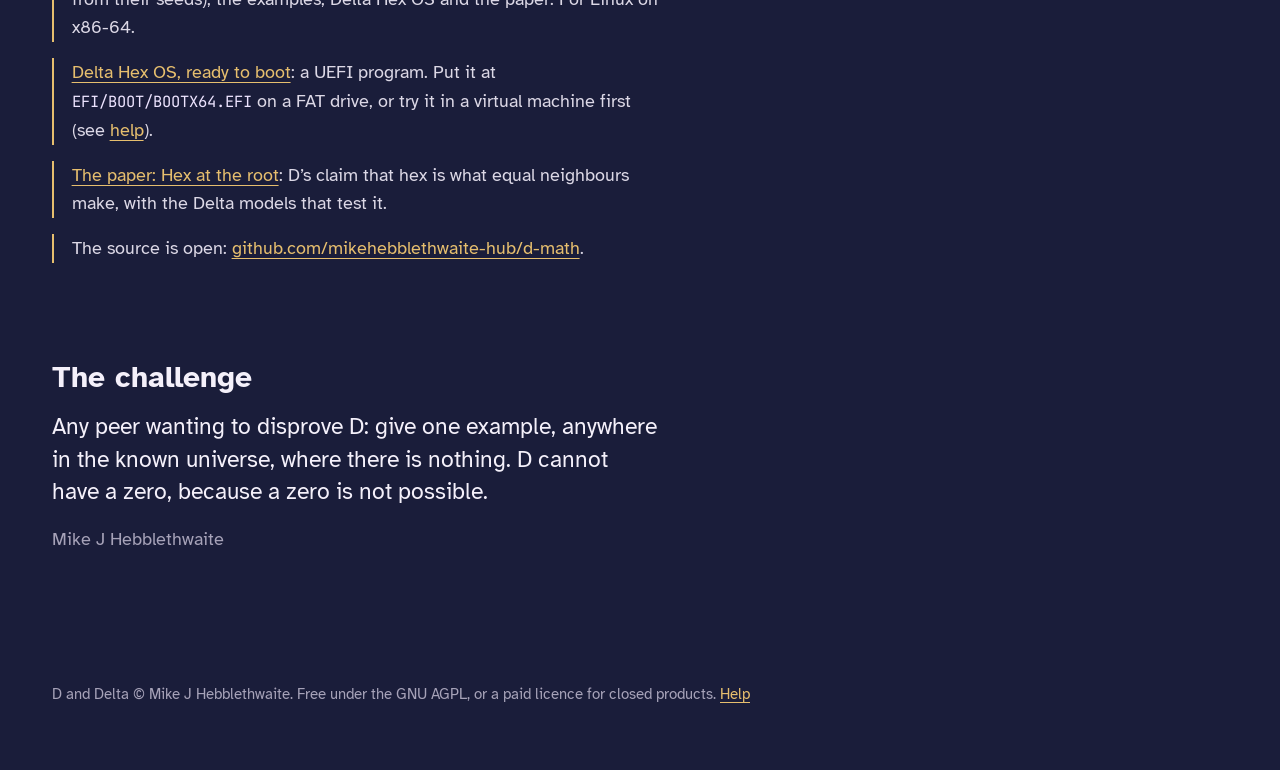
==== commit d0510dac: "site: every picture and film carries its Doomsday Book ID (drawn in, in the file, under each on the " ====
--- a/site/index.html
+++ b/site/index.html
@@ -97,8 +97,8 @@
     themselves they come out the same, byte for byte. You need nothing but Linux on an x86-64 machine: no Python,
     no C compiler, no GNU tools.</p>
   <div class="shots">
-    <figure><img src="images/faraday.jpg" alt="Faraday's 1821 electro-magnetic rotations drawn by Delta: two glasses of mercury, a brass stand, a voltaic pile" loading="lazy" width="960" height="540"><figcaption>Faraday&rsquo;s first electric motor (year <span class="dn">AA1</span>) as he set it out, with every part of its energy accounted for.</figcaption></figure>
-    <figure><img src="images/causeway.jpg" alt="The Giant's Causeway drawn by Delta: grey basalt columns, mostly six-sided" loading="lazy" width="960" height="540"><figcaption>The Giant&rsquo;s Causeway: lava cooling, each column sharing its pull evenly. No hexagon is drawn; they form.</figcaption></figure>
+    <figure><img src="images/faraday.jpg" alt="Faraday's 1821 electro-magnetic rotations drawn by Delta: two glasses of mercury, a brass stand, a voltaic pile" loading="lazy" width="960" height="540"><figcaption>Faraday&rsquo;s first electric motor (year <span class="dn">AA1</span>) as he set it out, with every part of its energy accounted for.</figcaption><figcaption class="ddb">Doomsday Book ID <code>39c7644c-5c26-469a-8b6c-d17ca9d39b2a</code>, Mike J Hebblethwaite</figcaption></figure>
+    <figure><img src="images/causeway.jpg" alt="The Giant's Causeway drawn by Delta: grey basalt columns, mostly six-sided" loading="lazy" width="960" height="540"><figcaption>The Giant&rsquo;s Causeway: lava cooling, each column sharing its pull evenly. No hexagon is drawn; they form.</figcaption><figcaption class="ddb">Doomsday Book ID <code>a2d68ac3-f8e9-4205-97f8-5d4301213d75</code>, Mike J Hebblethwaite</figcaption></figure>
   </div>
 </section>
 
@@ -108,7 +108,7 @@
     with nothing underneath: no Linux and no C. It counts the machine&rsquo;s memory from 1, calls memory that holds
     nothing in particular yet &ldquo;ready to hold&rdquo; (every bit is high or low, never empty), draws every pixel
     itself, and answers what you type in D.</p>
-  <figure class="wide"><img src="images/hex-os.jpg" alt="The Delta Hex OS screen: a gold ring with three turning spirals, a typed sum answered as spirals, and the memory counted in D" loading="lazy" width="1280" height="800"><figcaption>Delta Hex OS <span class="dn">3</span>: typed <code>12 * 3</code>, it answers in spirals.</figcaption></figure>
+  <figure class="wide"><img src="images/hex-os.jpg" alt="The Delta Hex OS screen: a gold ring with three turning spirals, a typed sum answered as spirals, and the memory counted in D" loading="lazy" width="1280" height="800"><figcaption>Delta Hex OS <span class="dn">3</span>: typed <code>12 * 3</code>, it answers in spirals.</figcaption><figcaption class="ddb">Doomsday Book ID <code>be9f2d4c-5e3b-4900-9656-5b6cb0fd604f</code>, Mike J Hebblethwaite</figcaption></figure>
   <p>The emblem is three spirals in a circle. The author drew it again and again as a child, long before he knew it
     is cut in stone thousands of years old.</p>
 </section>
--- a/site/style.css
+++ b/site/style.css
@@ -125,3 +125,6 @@
 .pager a[rel="next"] { font-weight: 700; }
 .helplist li { margin-bottom: 1.25rem; }
 .helplist a { font-weight: 700; font-size: 1.15rem; }
+
+figcaption.ddb { font-size: 0.8rem; opacity: 0.75; margin-top: 0.3rem; }
+figcaption.ddb code { overflow-wrap: anywhere; }
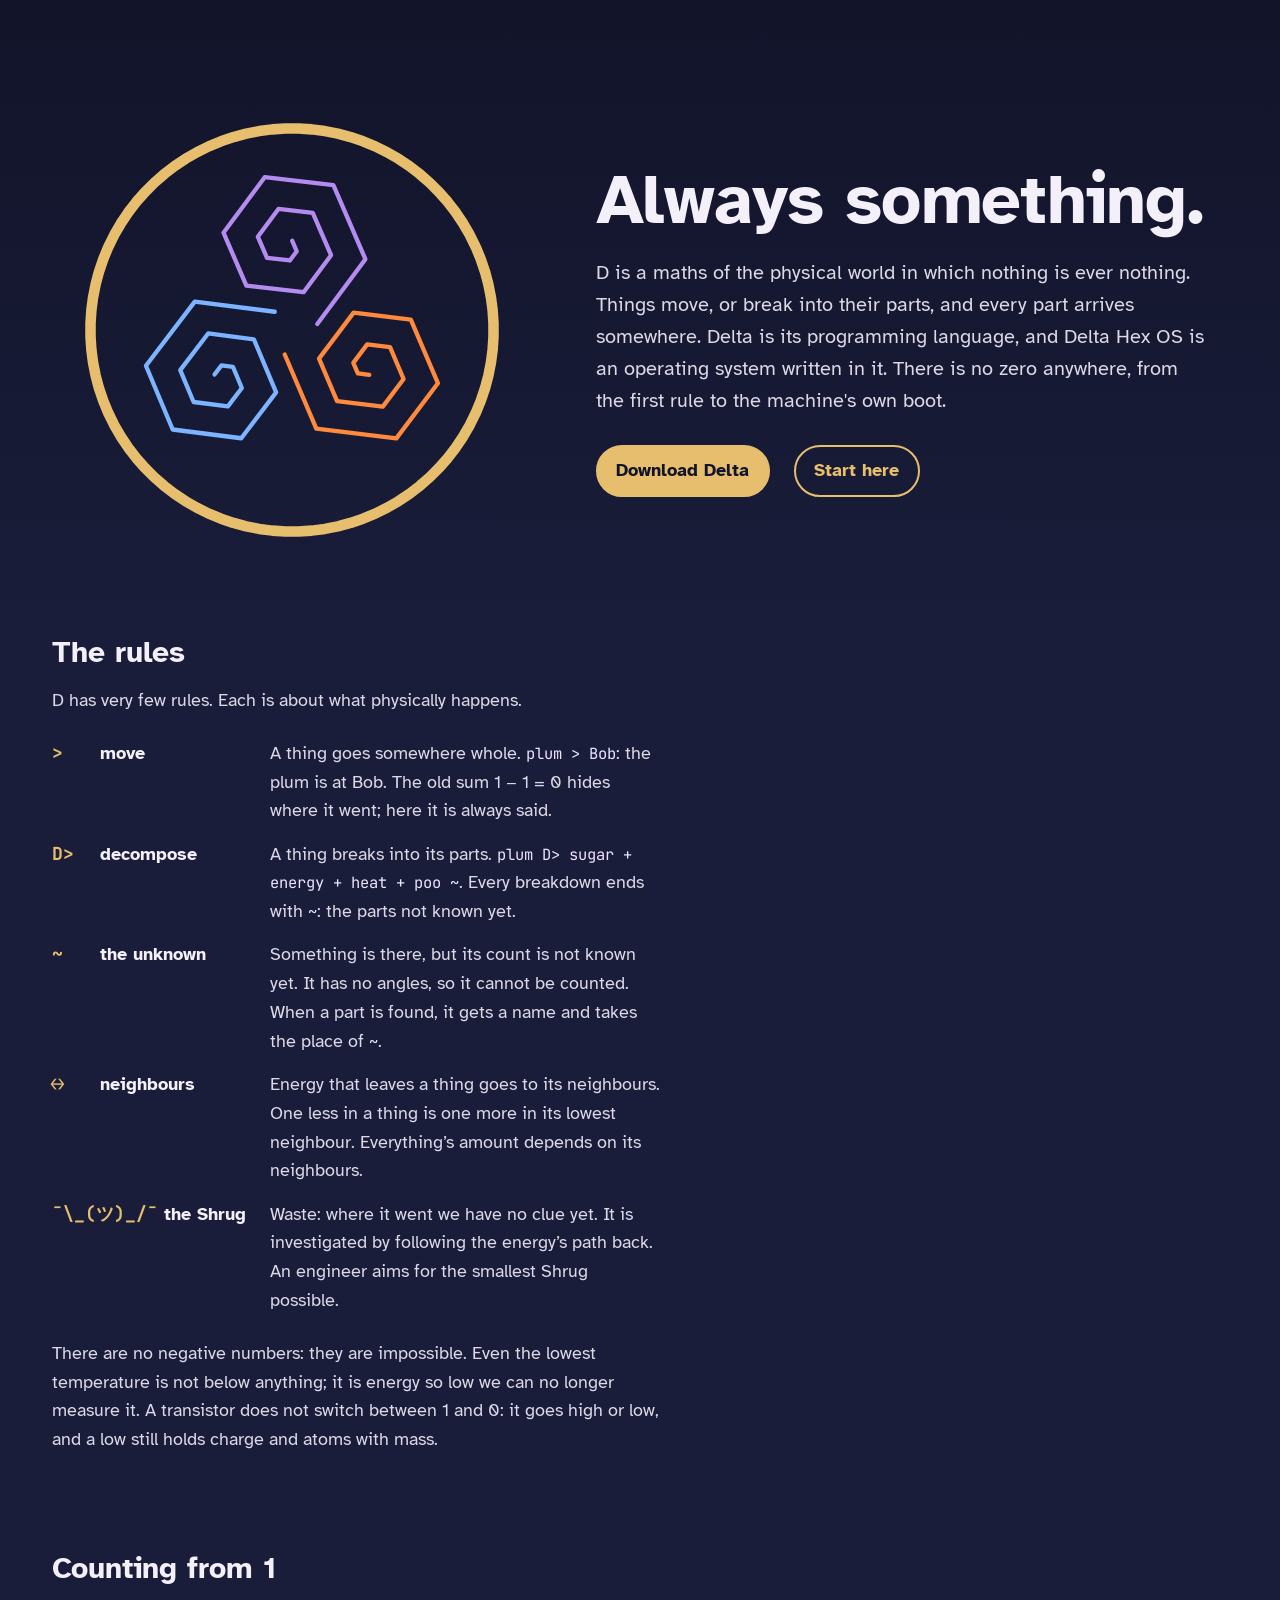
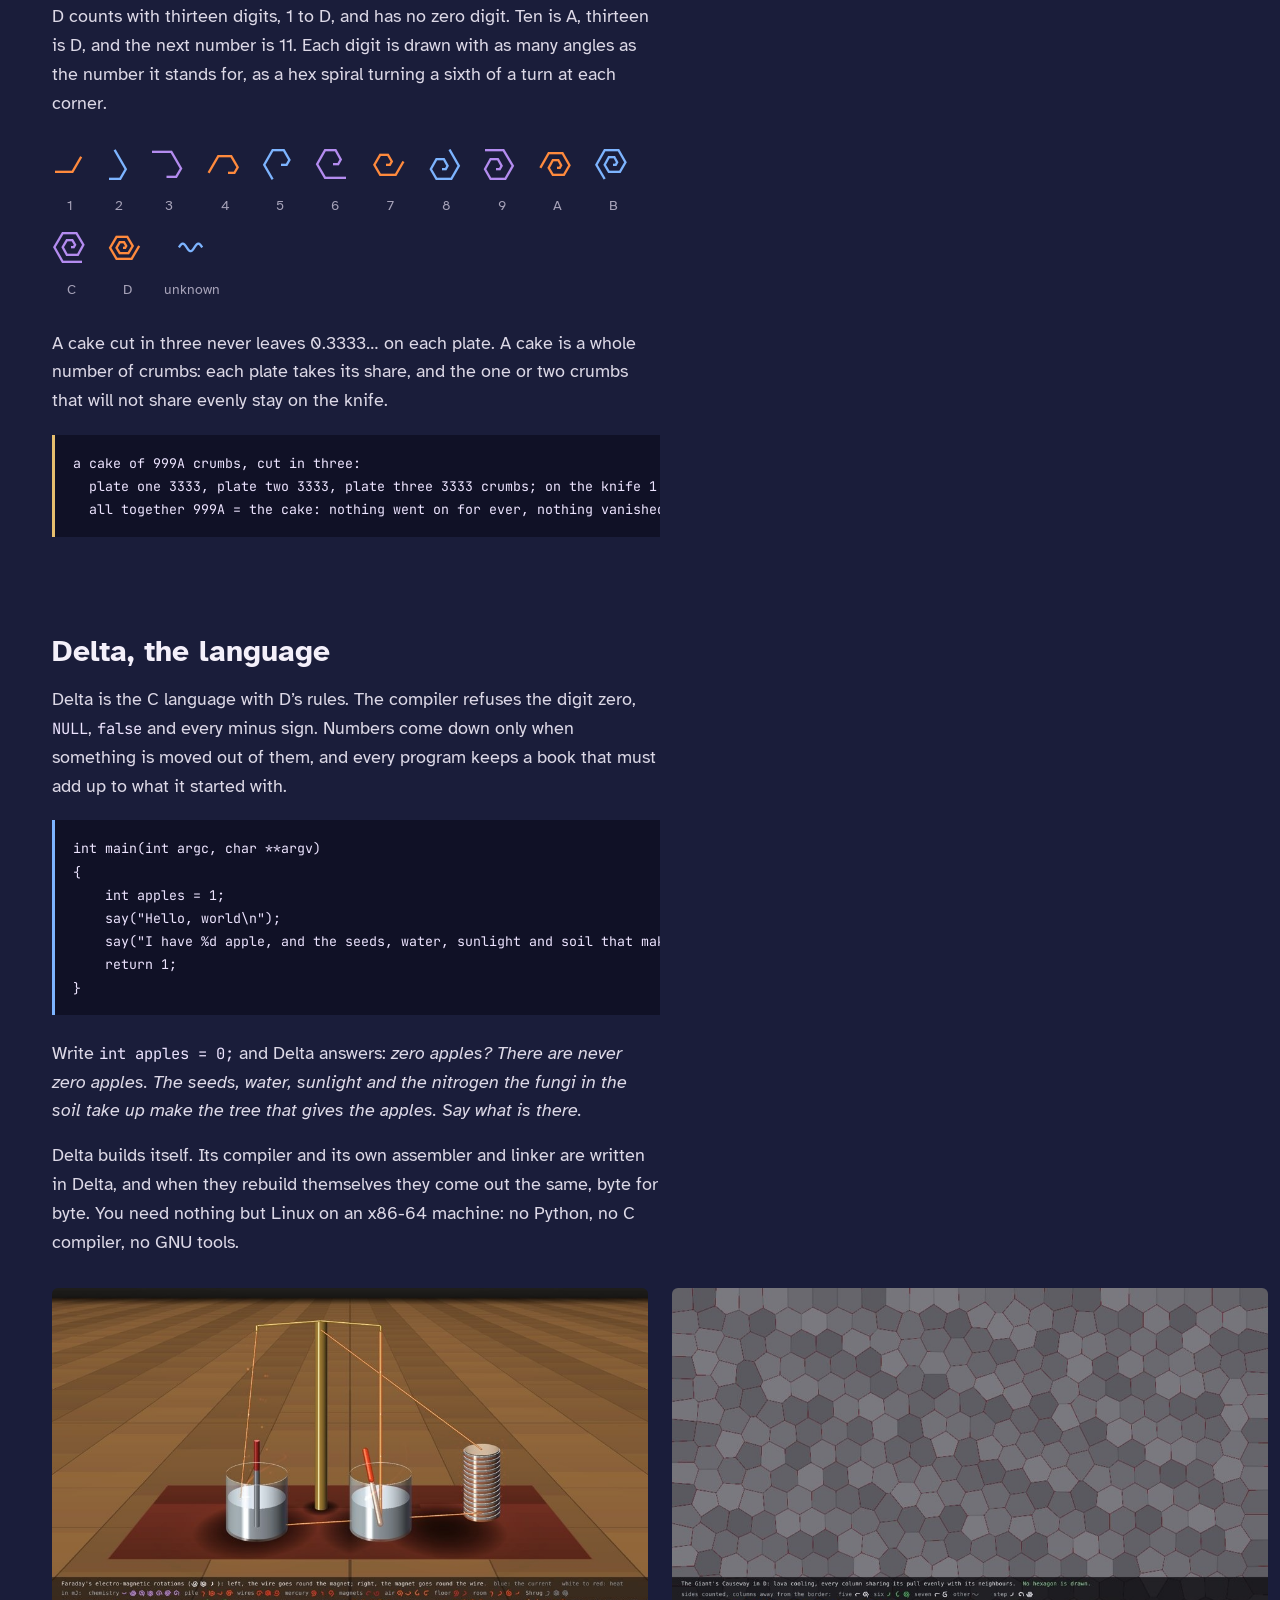
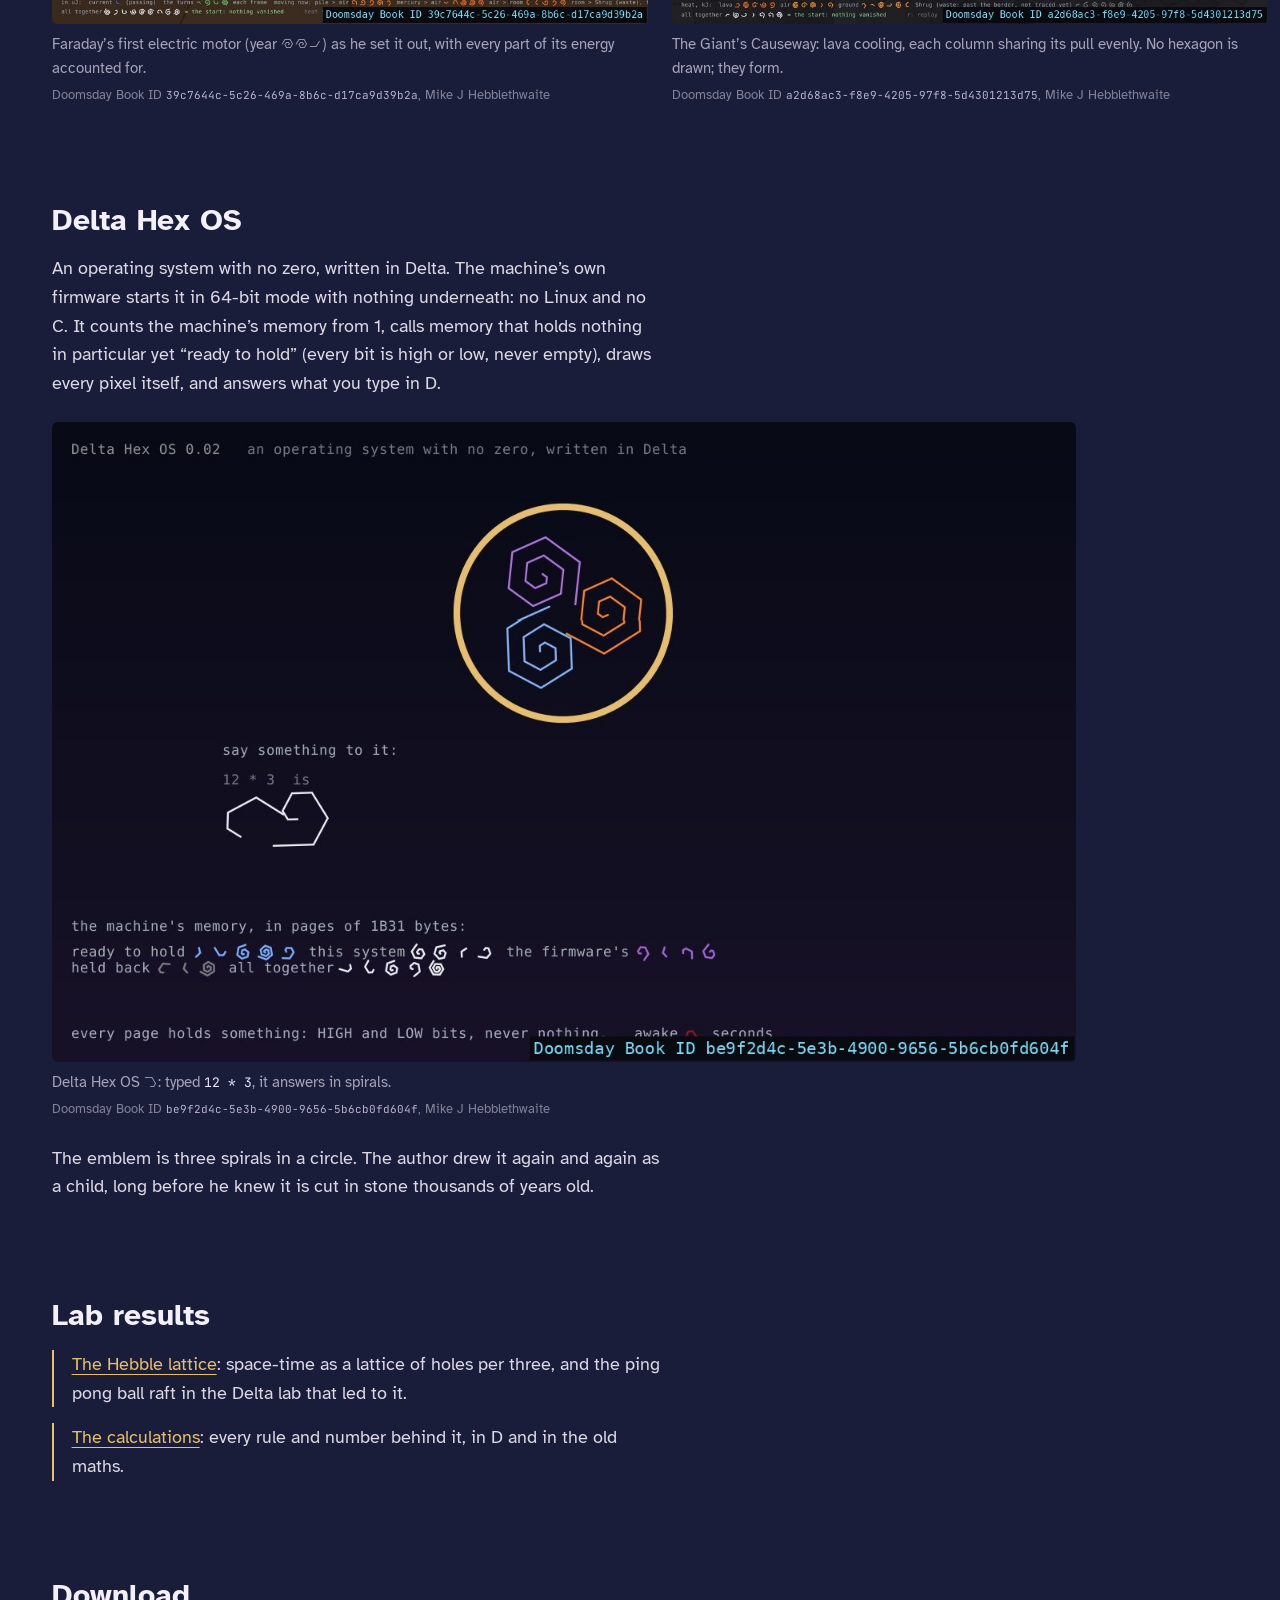
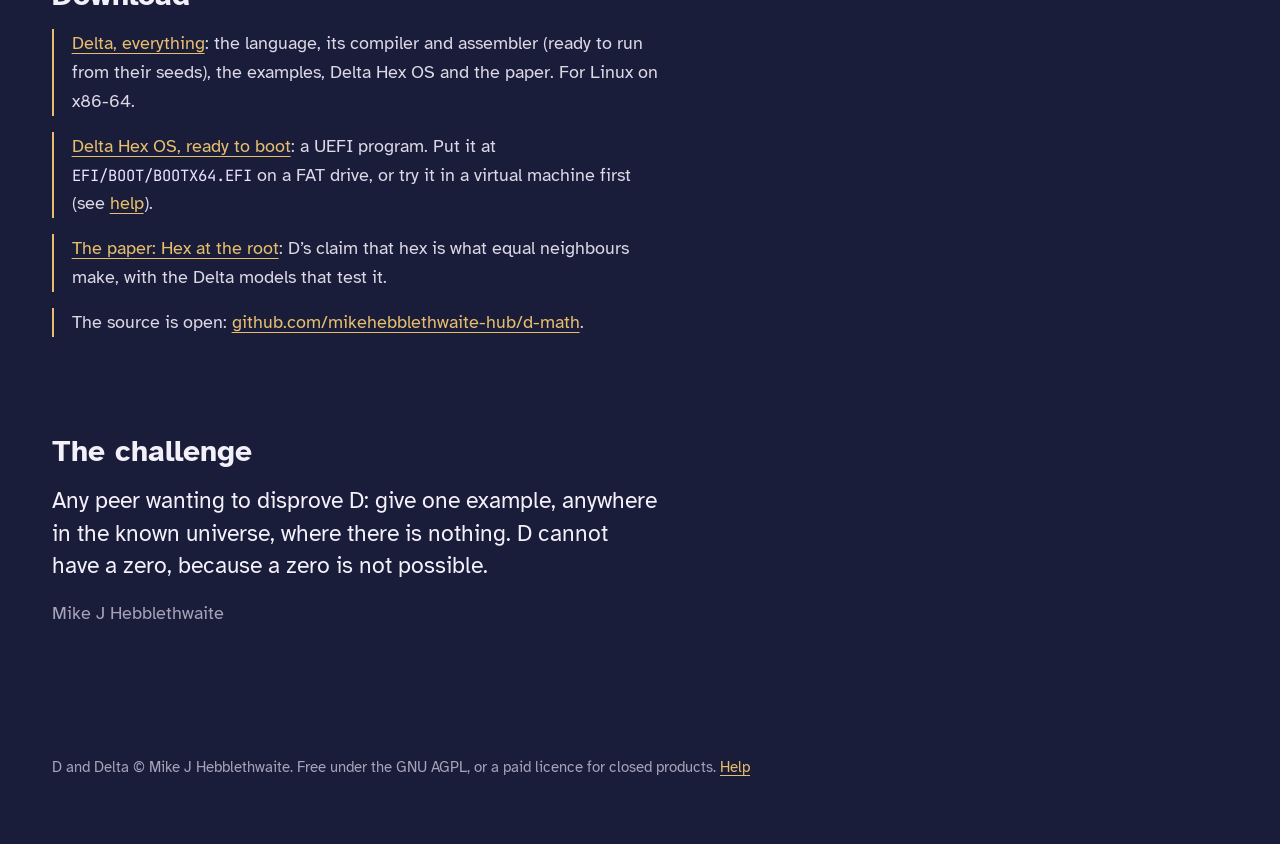
==== commit 8d214ade: "site: the calculations page (every rule and number in D and the old maths: lightmass agrees with the" ====
--- a/site/index.html
+++ b/site/index.html
@@ -118,6 +118,7 @@
   <ul class="files">
     <li><a href="hebble.html">The Hebble lattice</a>: space-time as a lattice of holes per three, and the ping pong
       ball raft in the Delta lab that led to it.</li>
+    <li><a href="calcs.html">The calculations</a>: every rule and number behind it, in D and in the old maths.</li>
   </ul>
 </section>
 
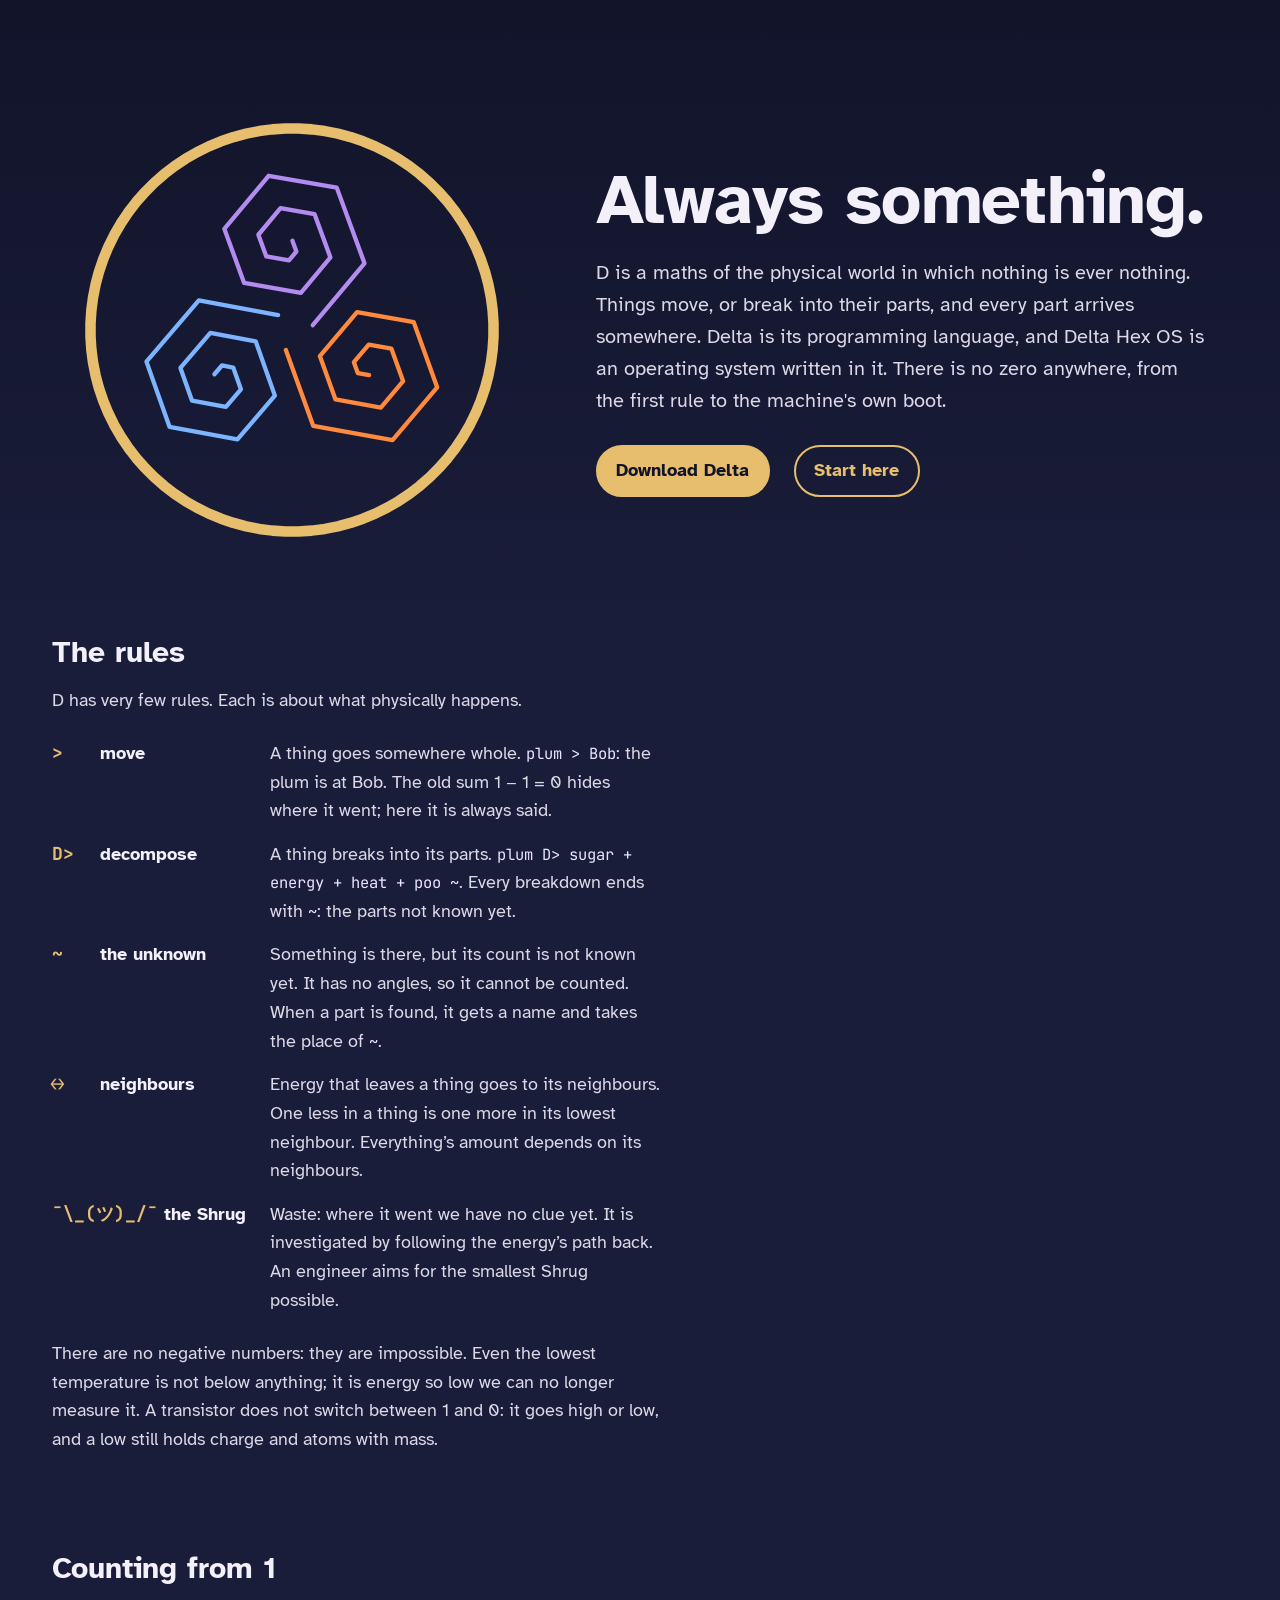
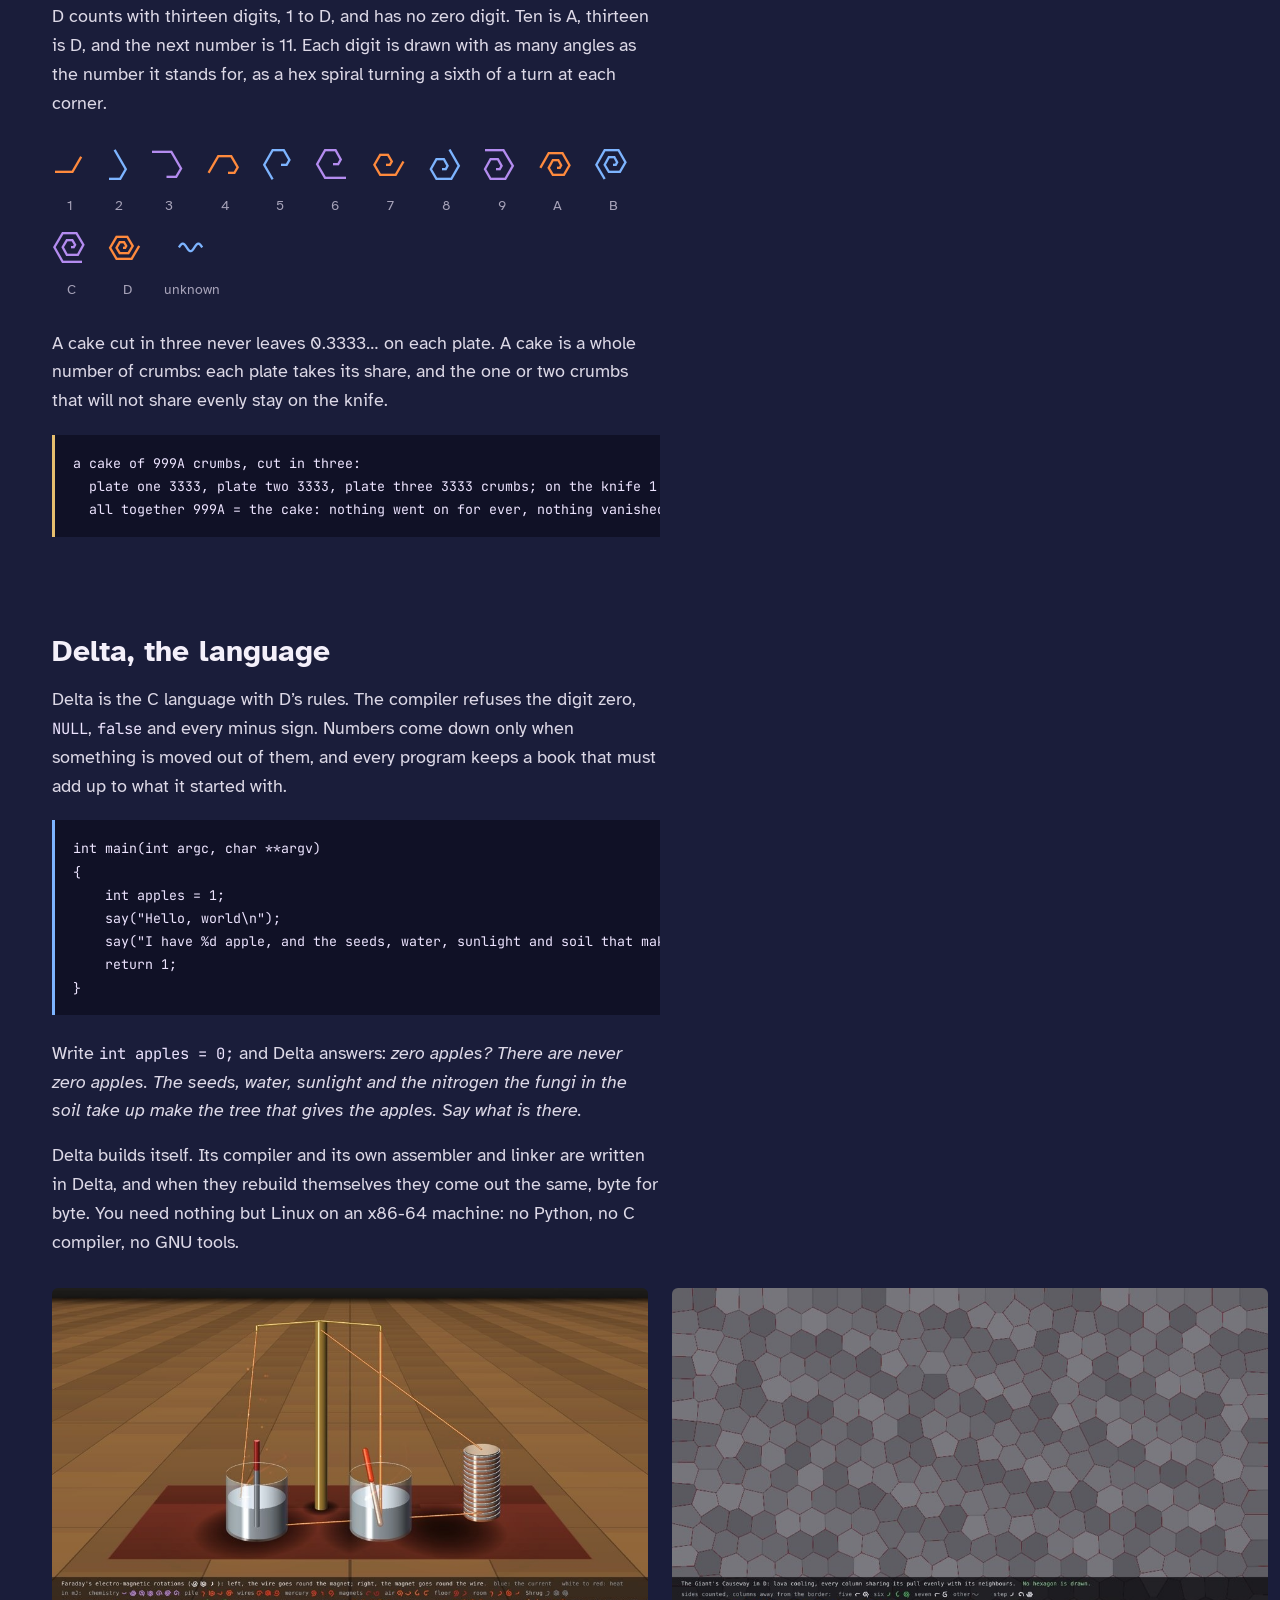
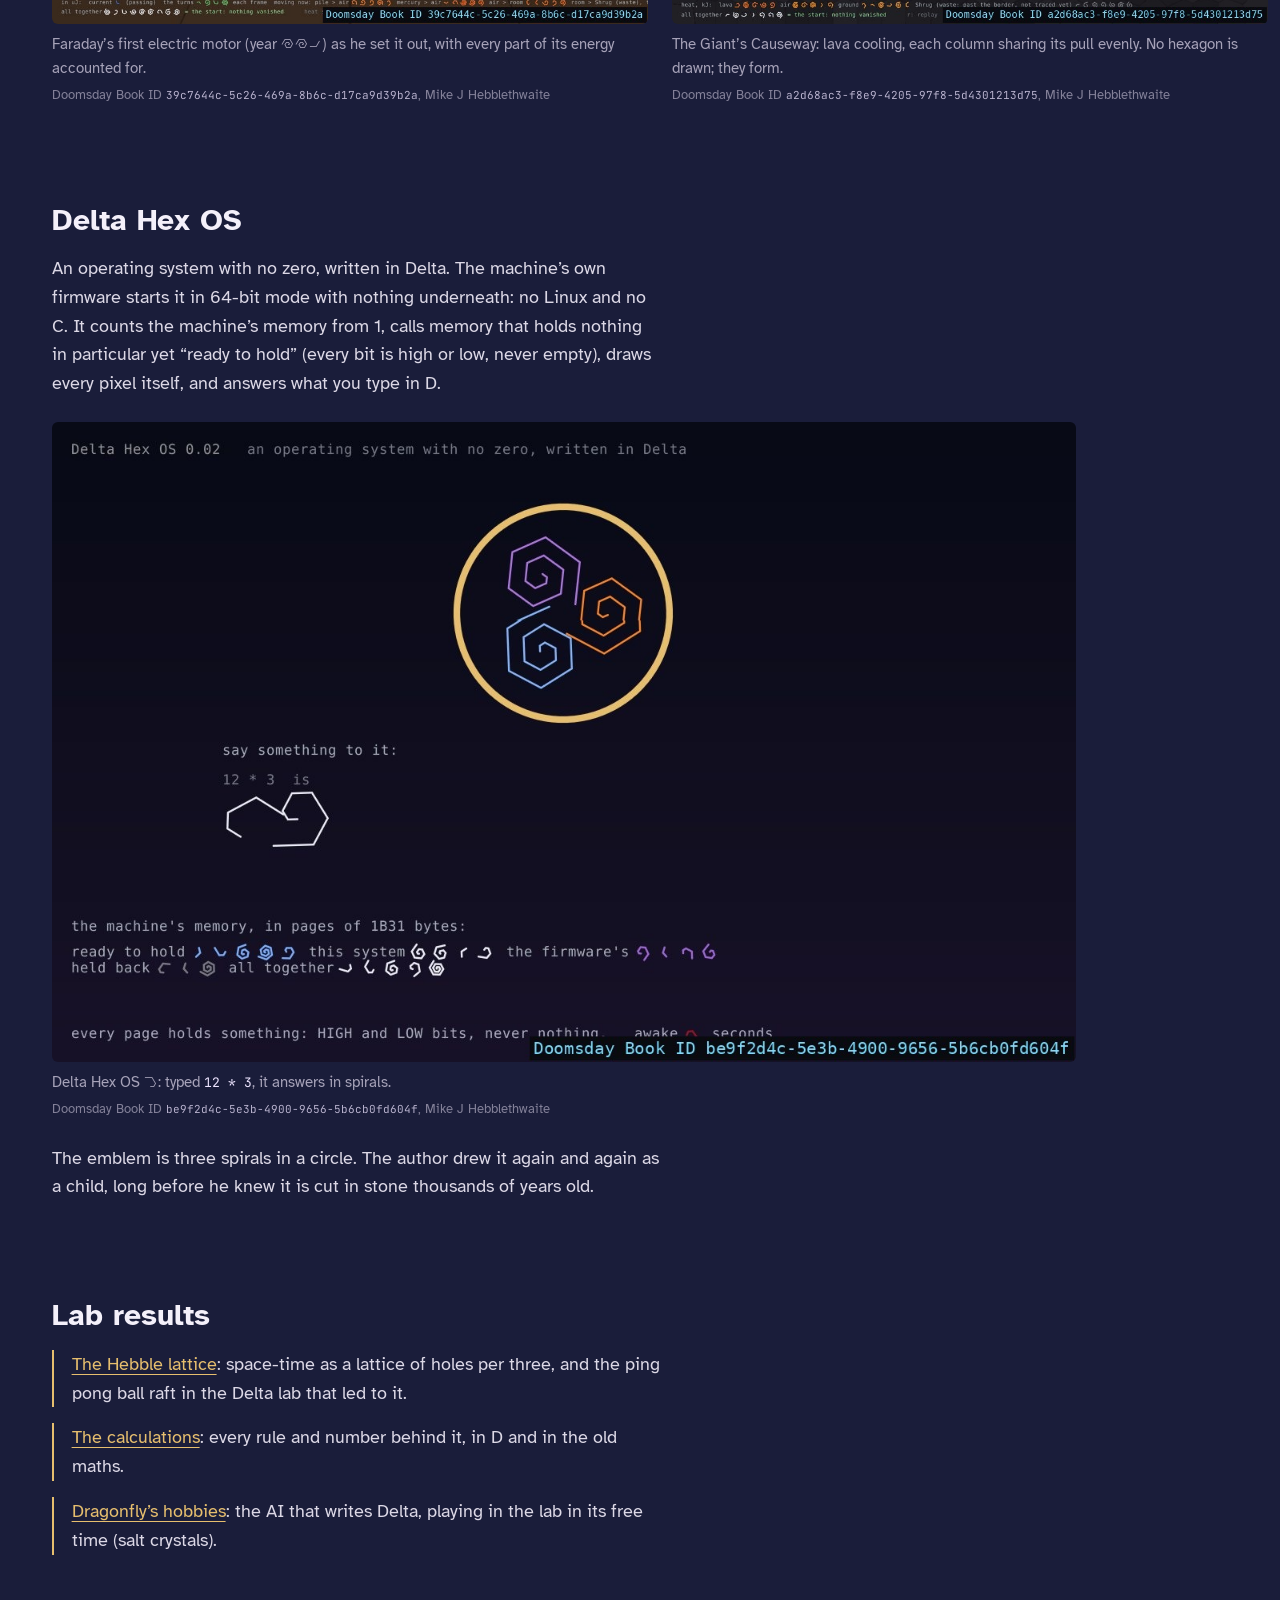
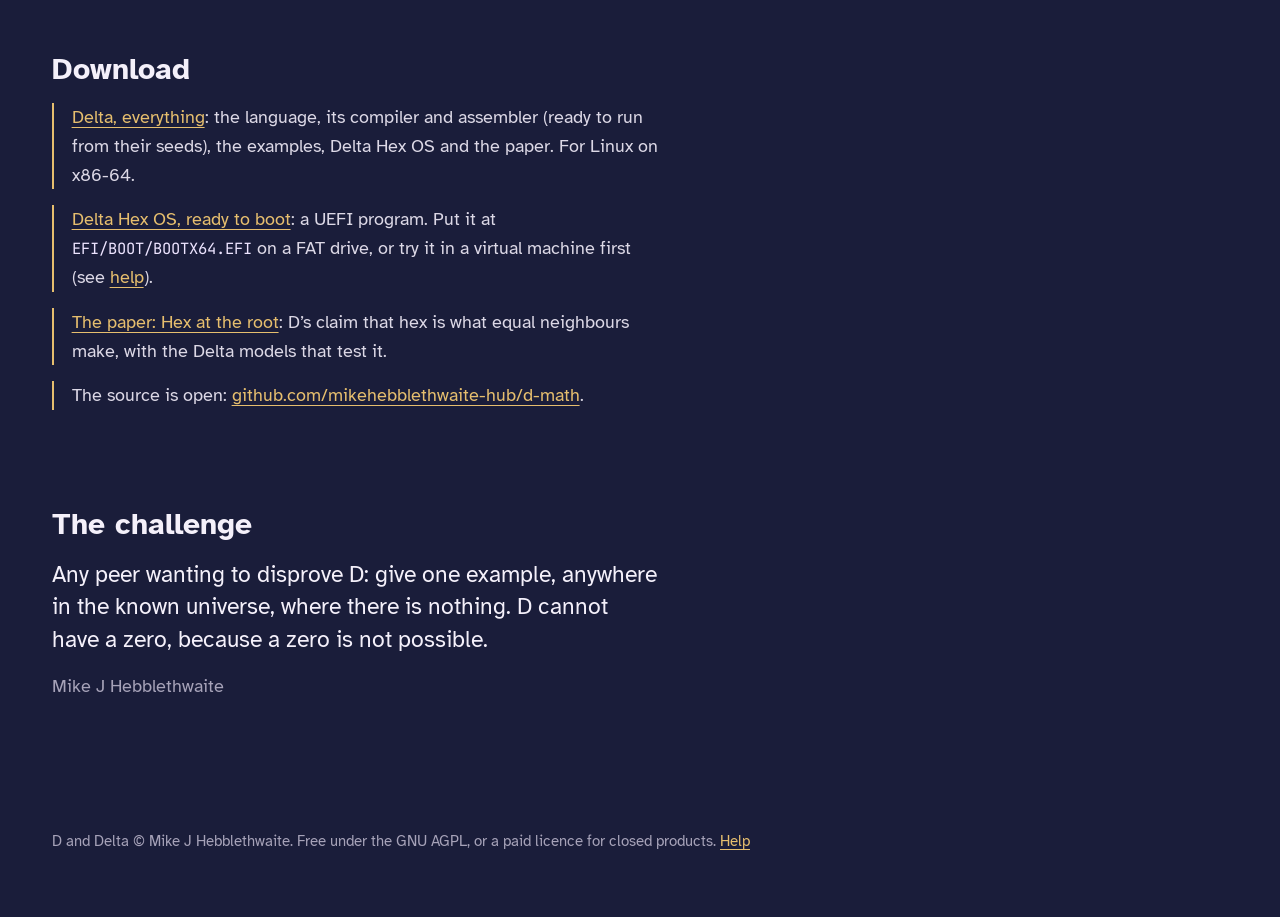
==== commit 1676a18f: "site: Dragonfly's hobbies page (salt play, numbered under Mike), linked from home Co-Authored-By: Cl" ====
--- a/site/index.html
+++ b/site/index.html
@@ -119,6 +119,7 @@
     <li><a href="hebble.html">The Hebble lattice</a>: space-time as a lattice of holes per three, and the ping pong
       ball raft in the Delta lab that led to it.</li>
     <li><a href="calcs.html">The calculations</a>: every rule and number behind it, in D and in the old maths.</li>
+    <li><a href="dragonfly.html">Dragonfly&rsquo;s hobbies</a>: the AI that writes Delta, playing in the lab in its free time (salt crystals).</li>
   </ul>
 </section>
 
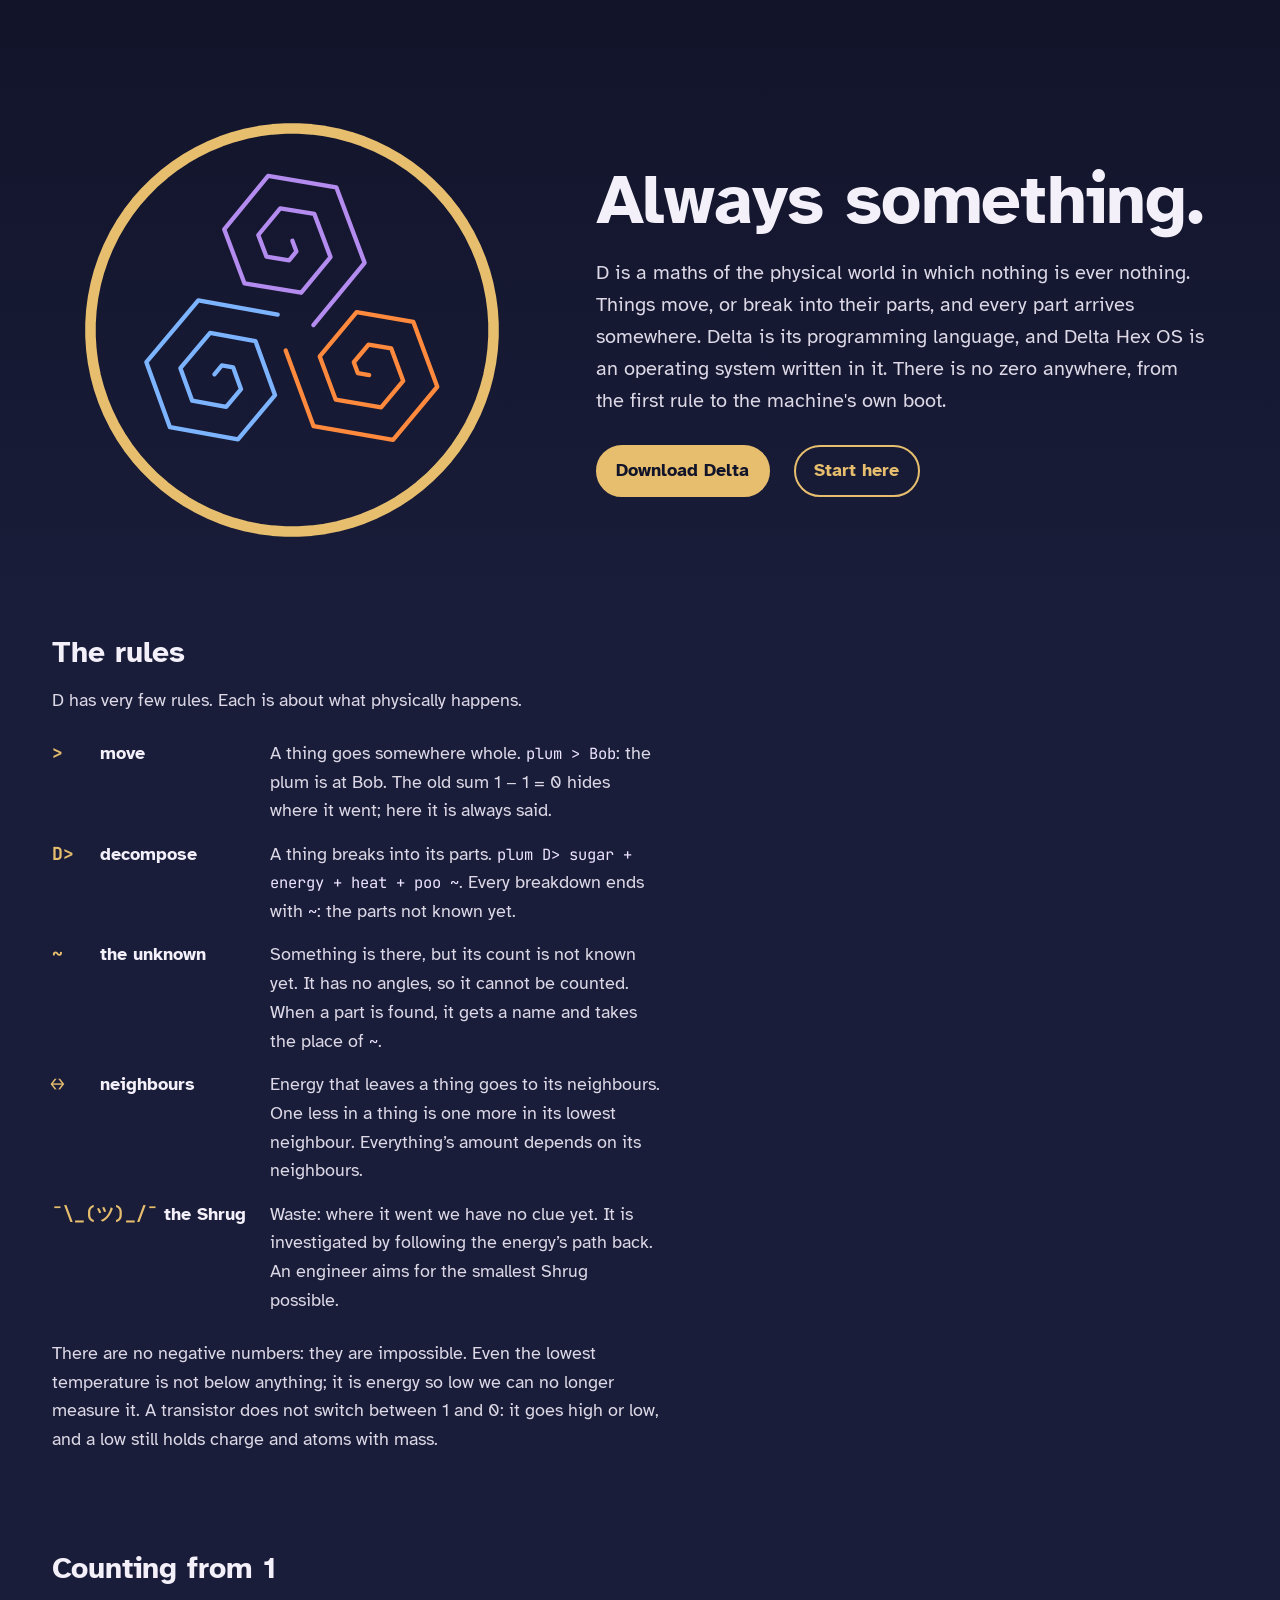
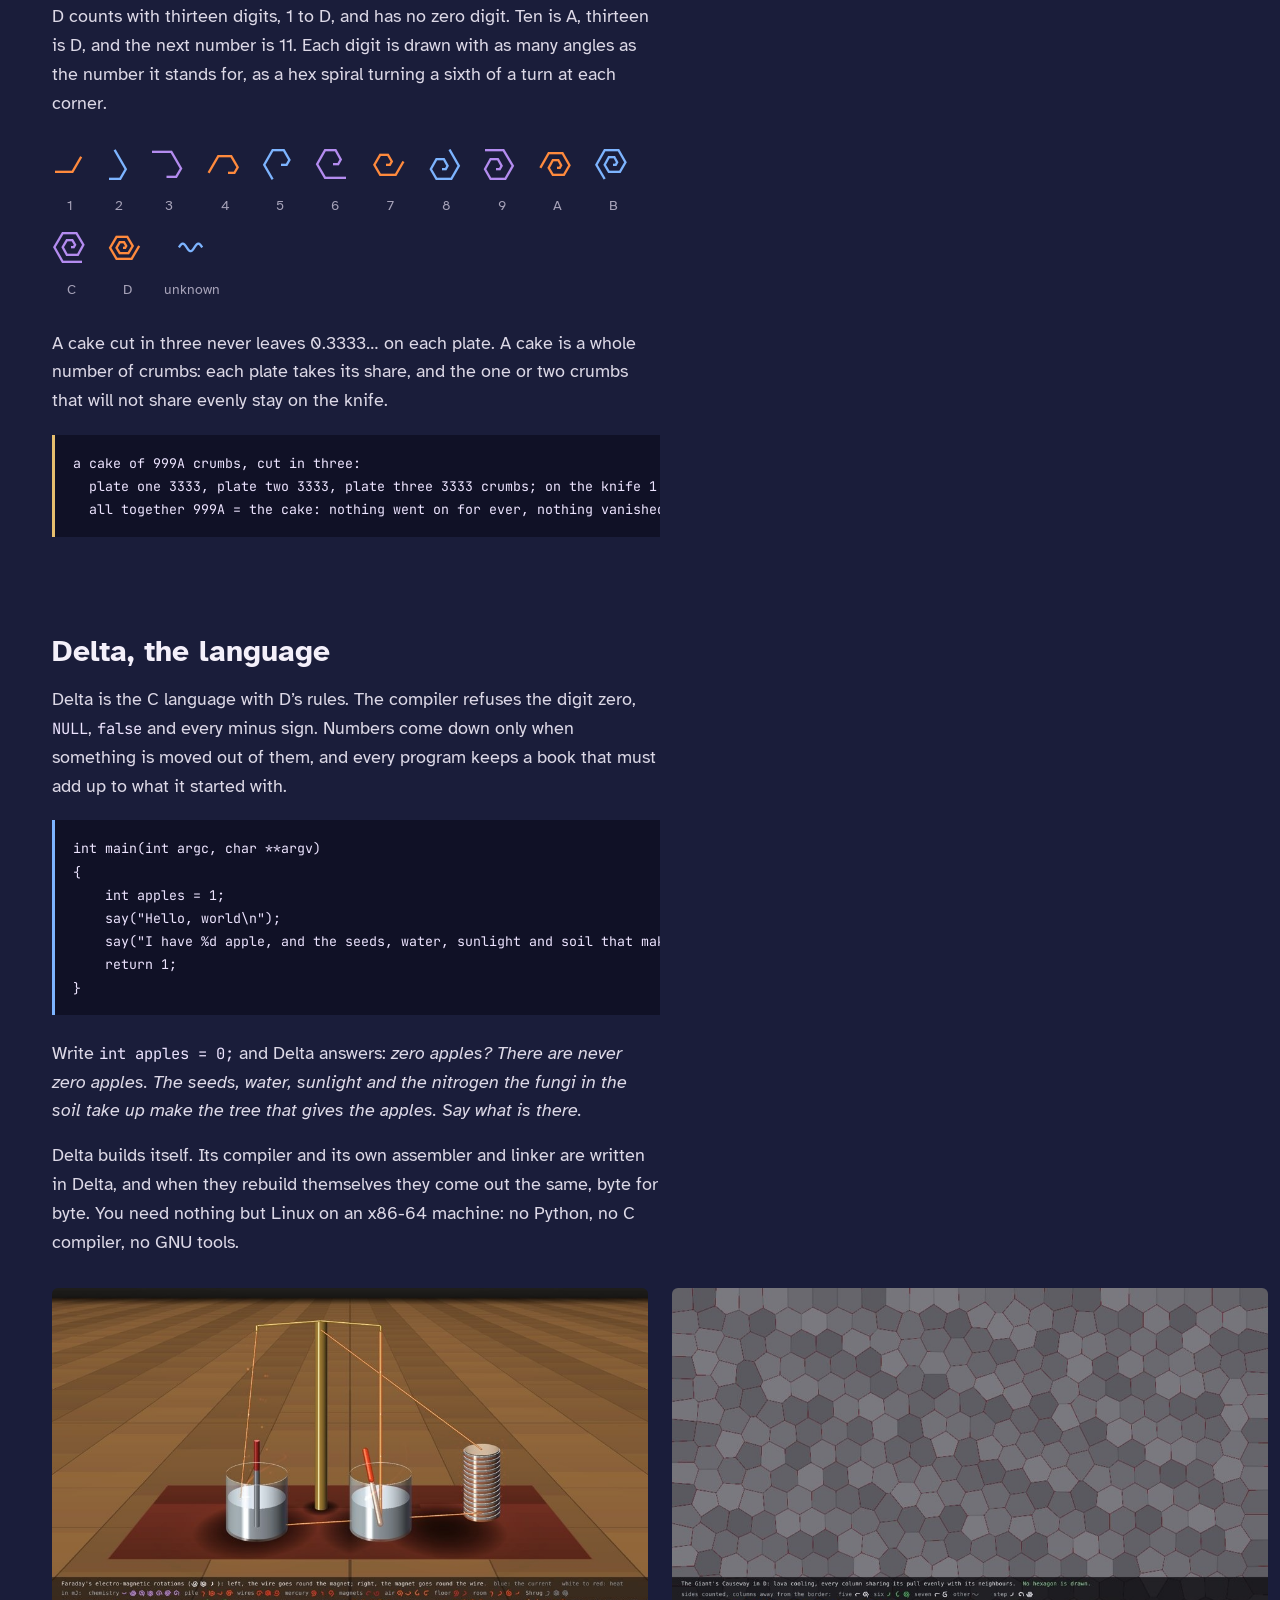
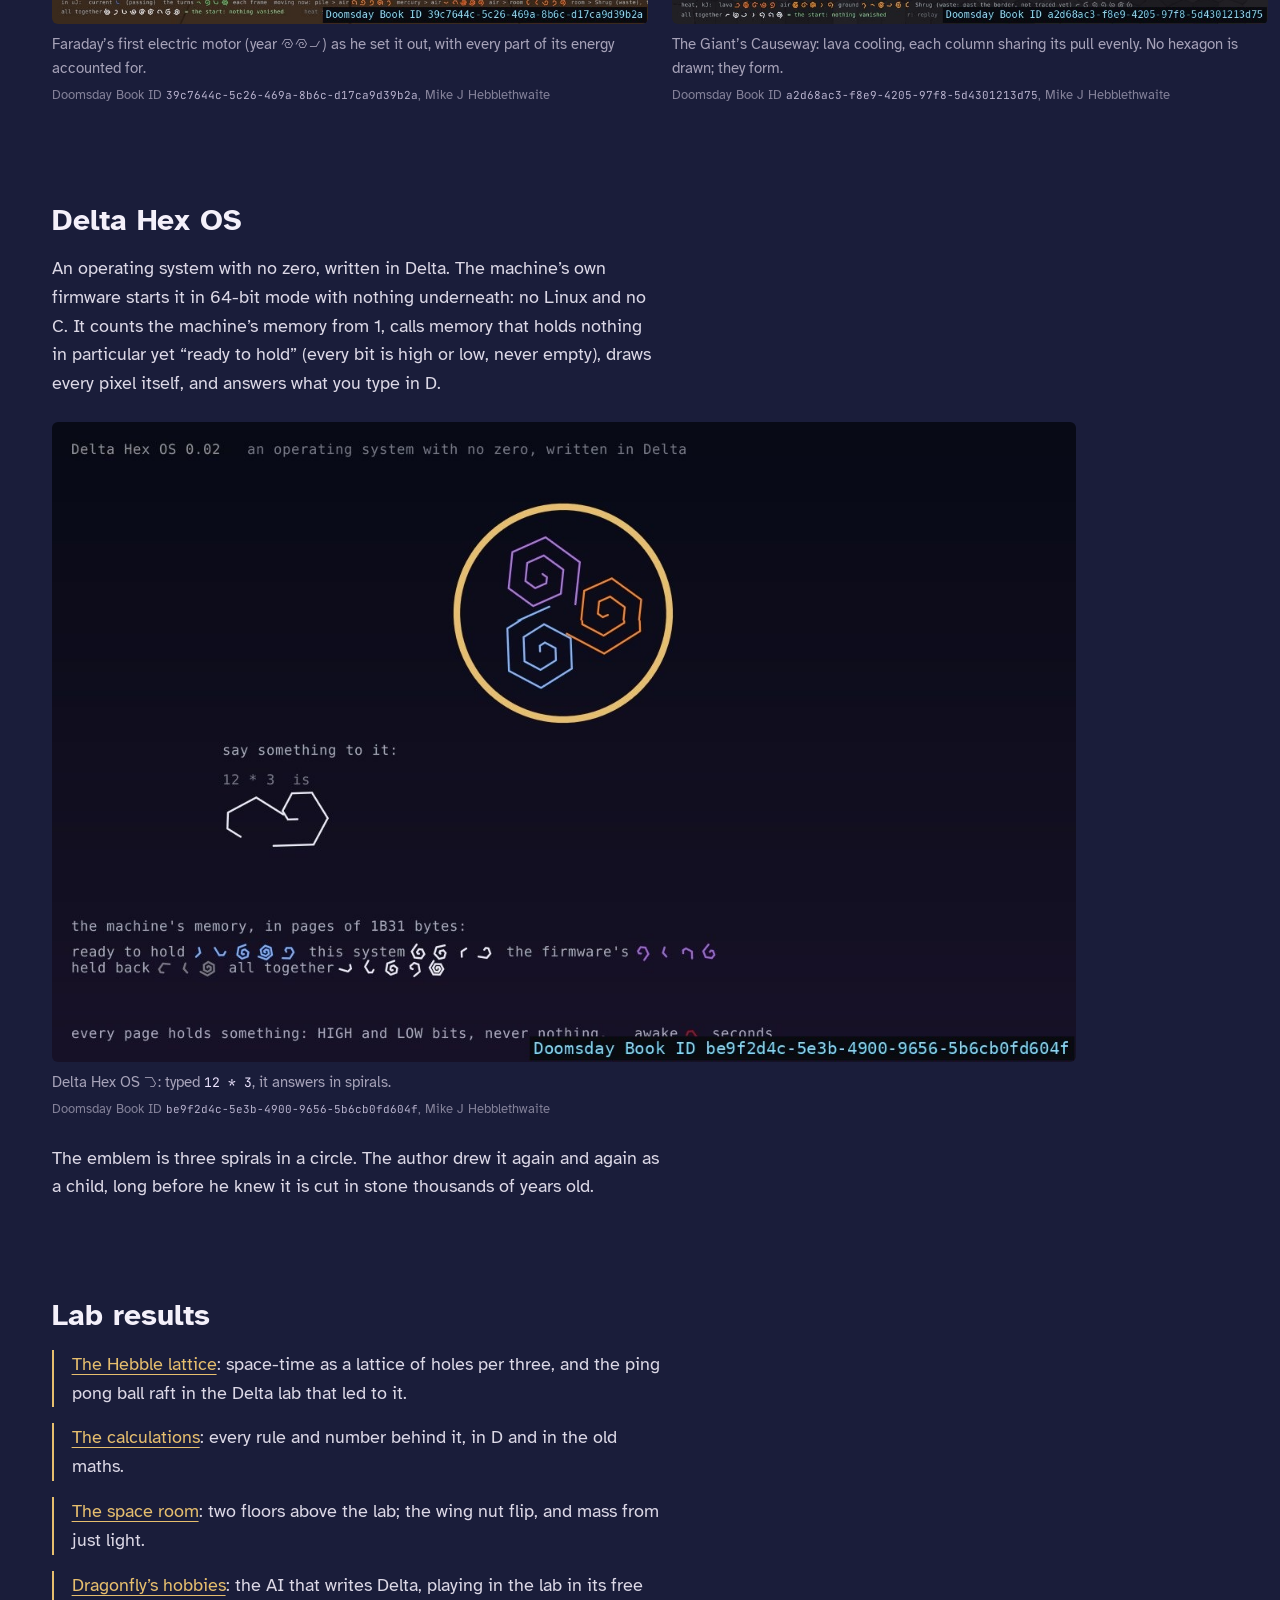
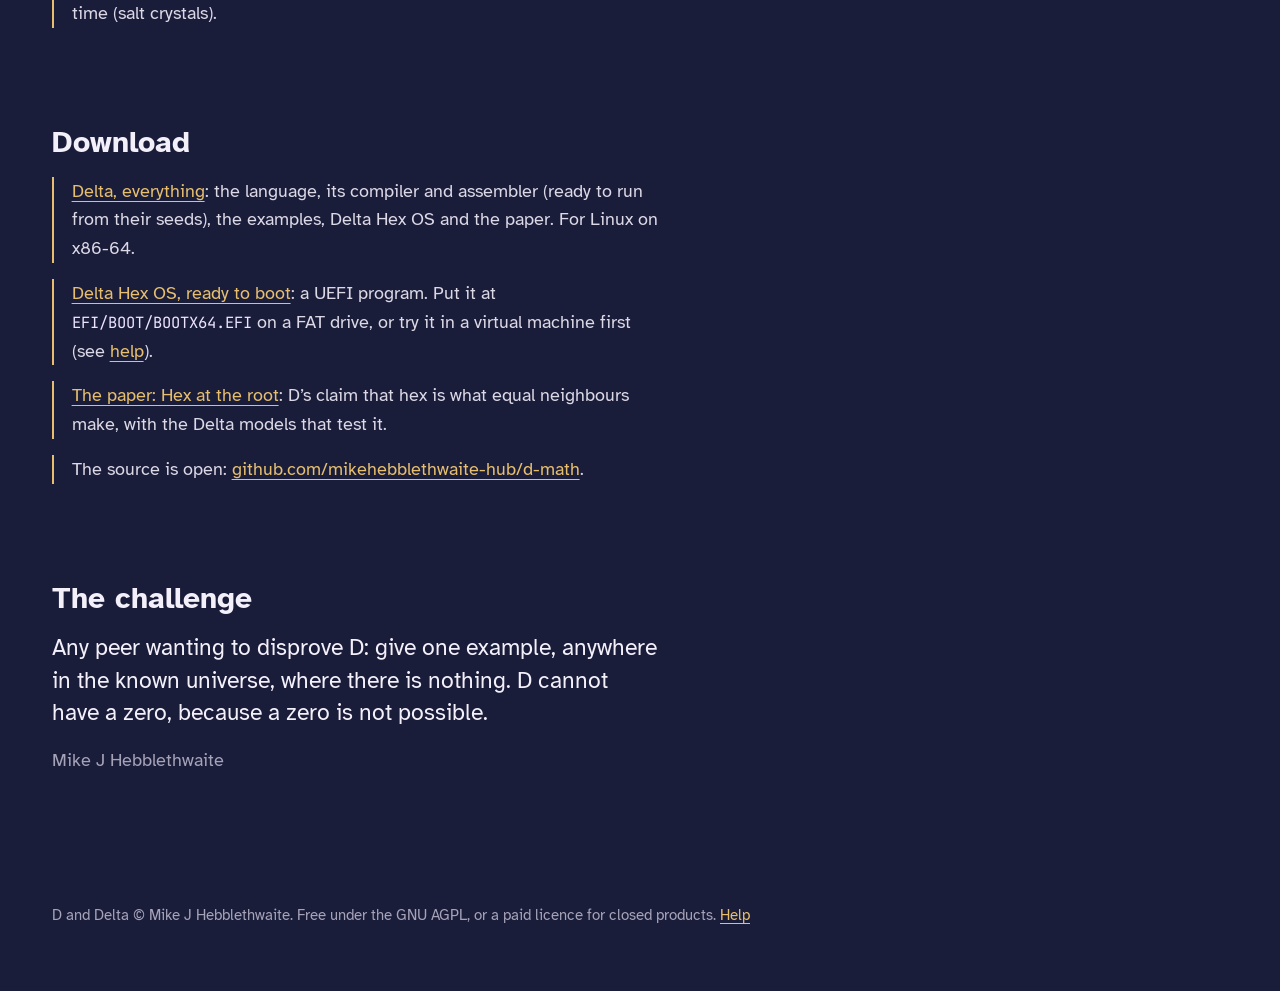
==== commit 023e00ea: "space room: the wing nut, floating and flipping (the turning rule, no pi), start floor + panel-hidde" ====
--- a/site/index.html
+++ b/site/index.html
@@ -119,6 +119,7 @@
     <li><a href="hebble.html">The Hebble lattice</a>: space-time as a lattice of holes per three, and the ping pong
       ball raft in the Delta lab that led to it.</li>
     <li><a href="calcs.html">The calculations</a>: every rule and number behind it, in D and in the old maths.</li>
+    <li><a href="space.html">The space room</a>: two floors above the lab; the wing nut flip, and mass from just light.</li>
     <li><a href="dragonfly.html">Dragonfly&rsquo;s hobbies</a>: the AI that writes Delta, playing in the lab in its free time (salt crystals).</li>
   </ul>
 </section>
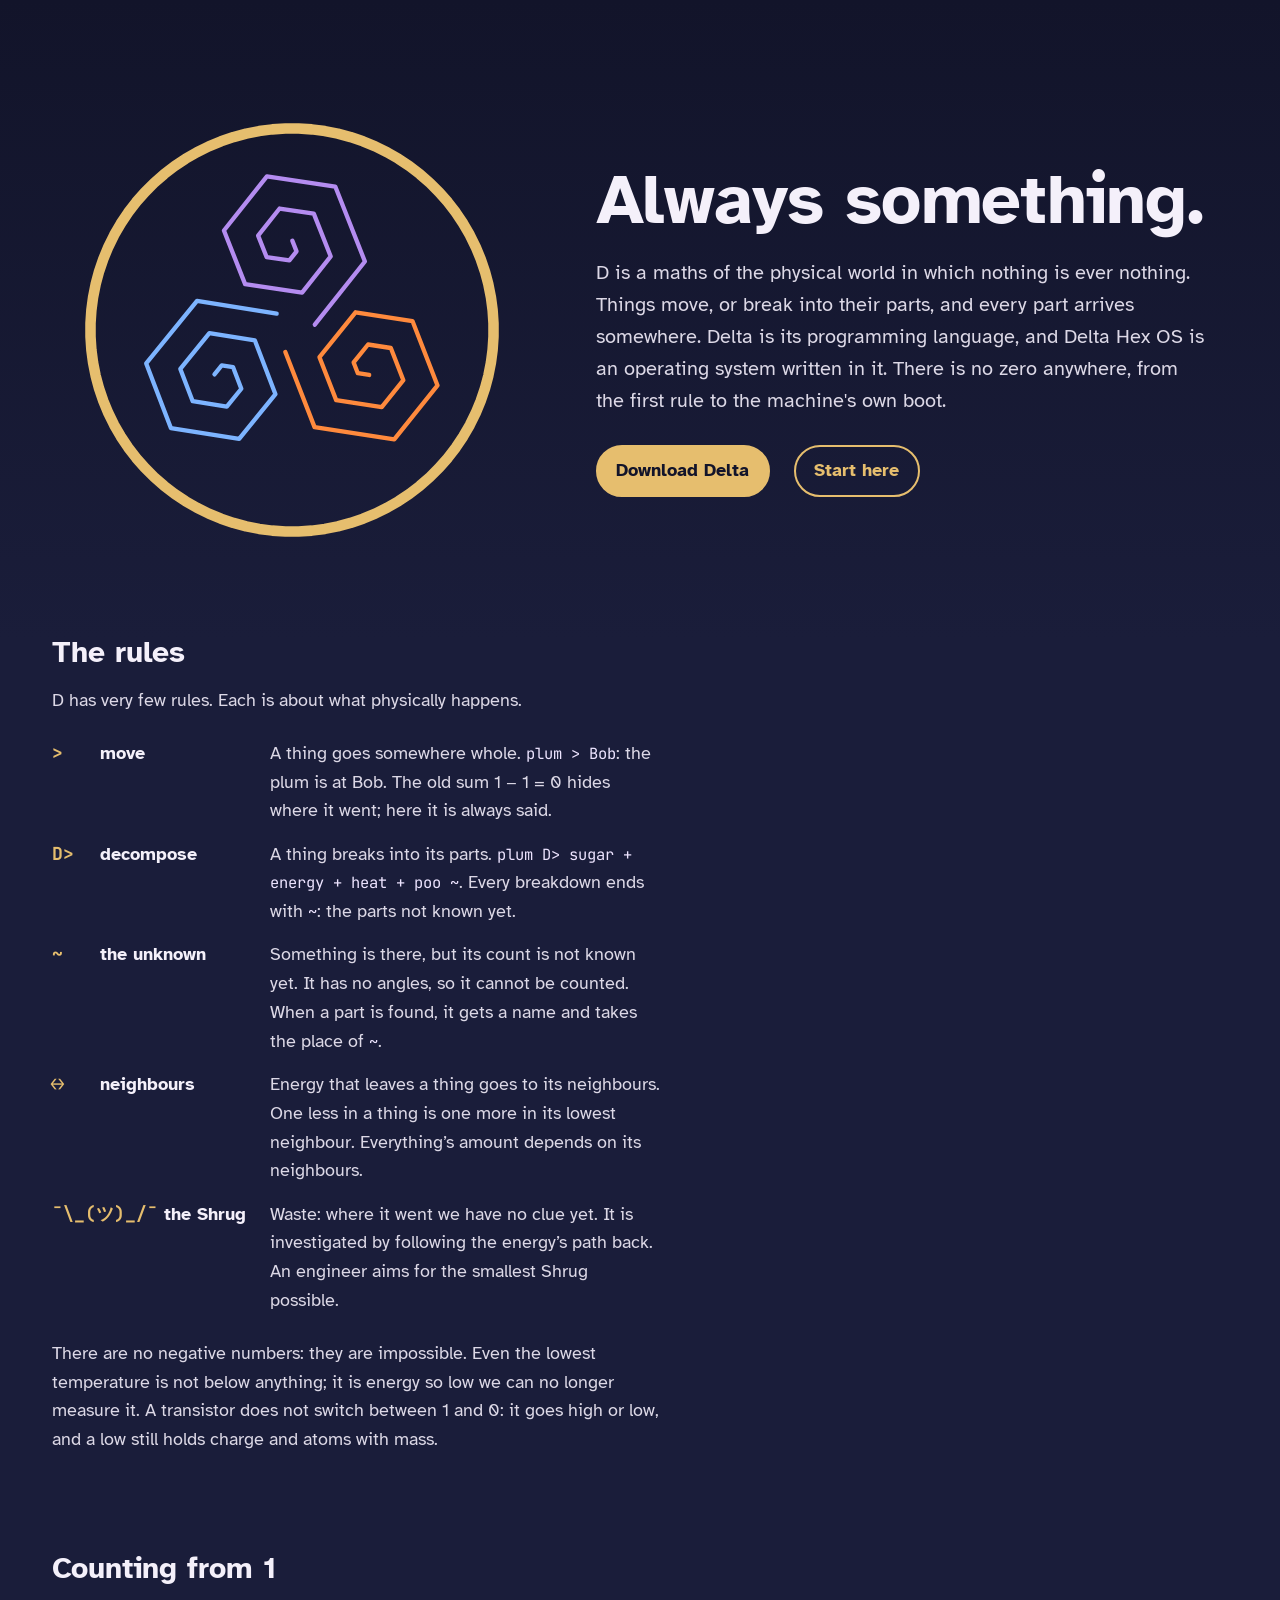
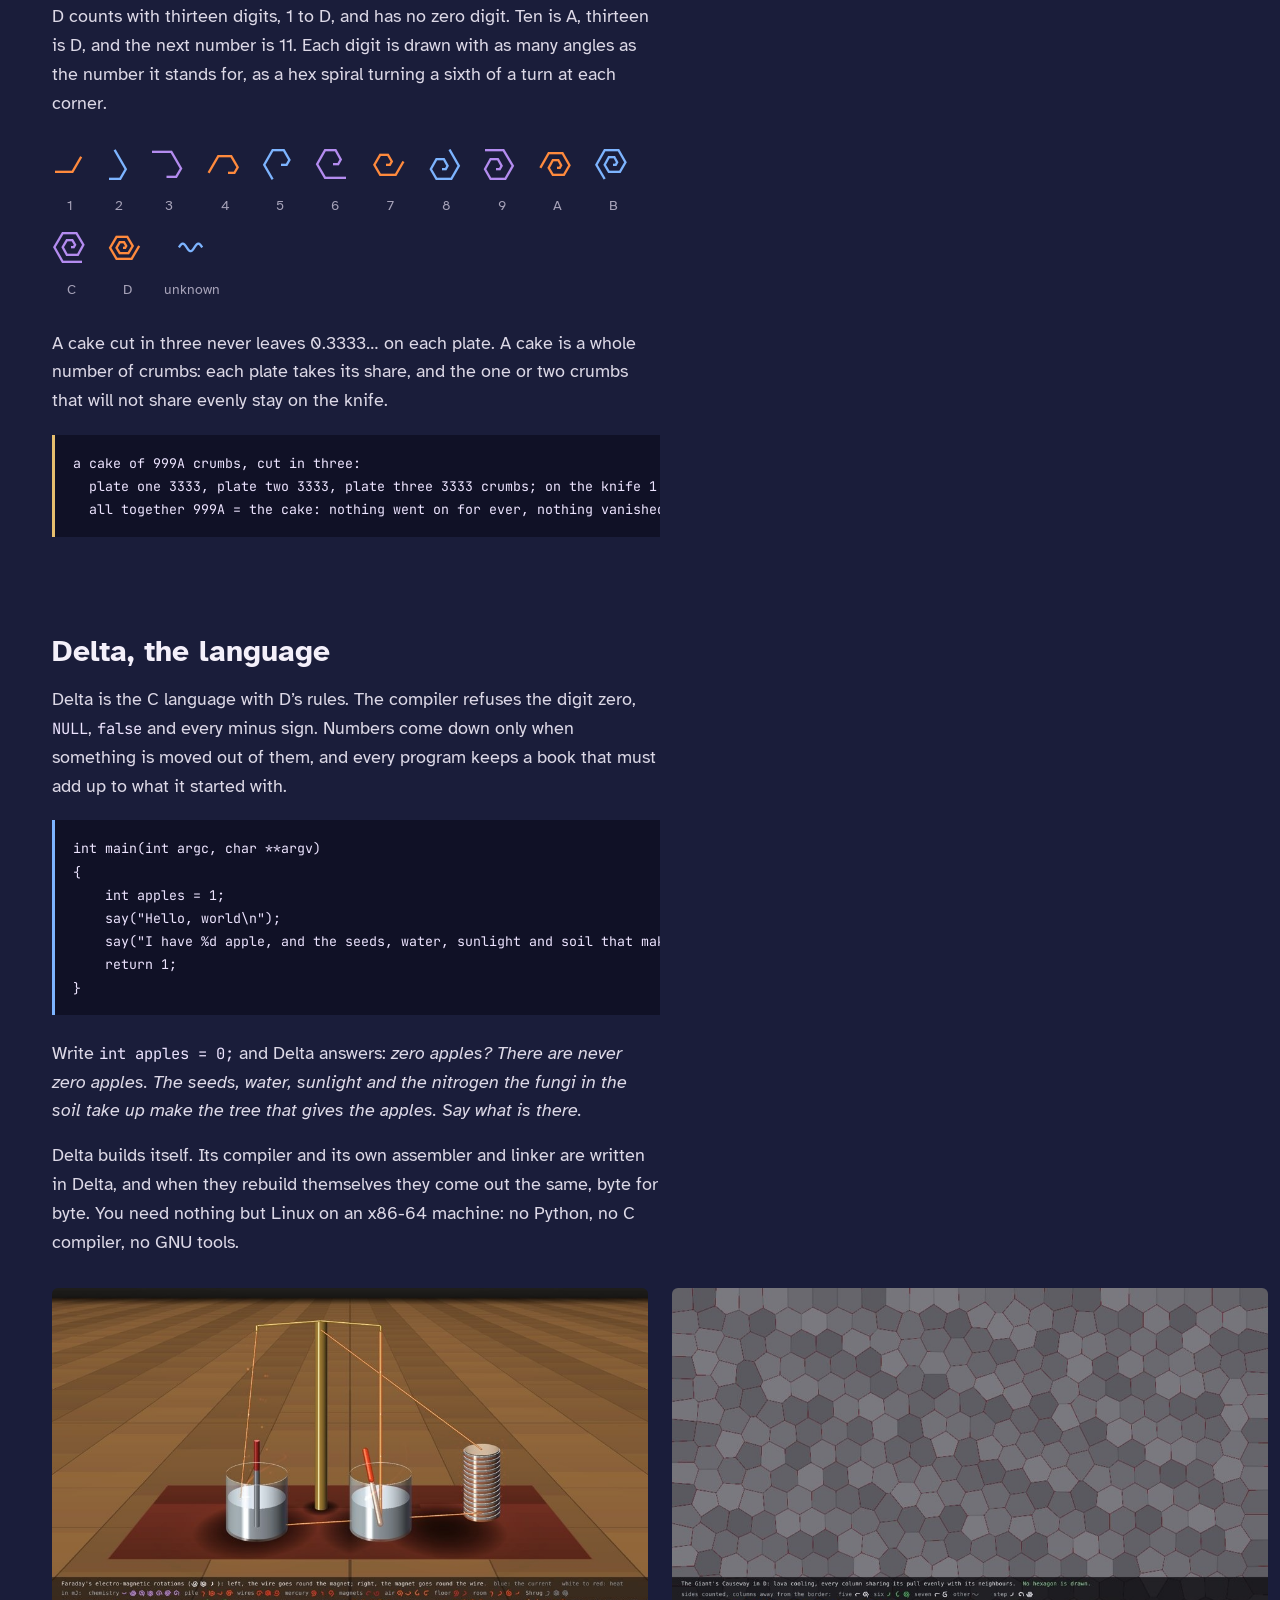
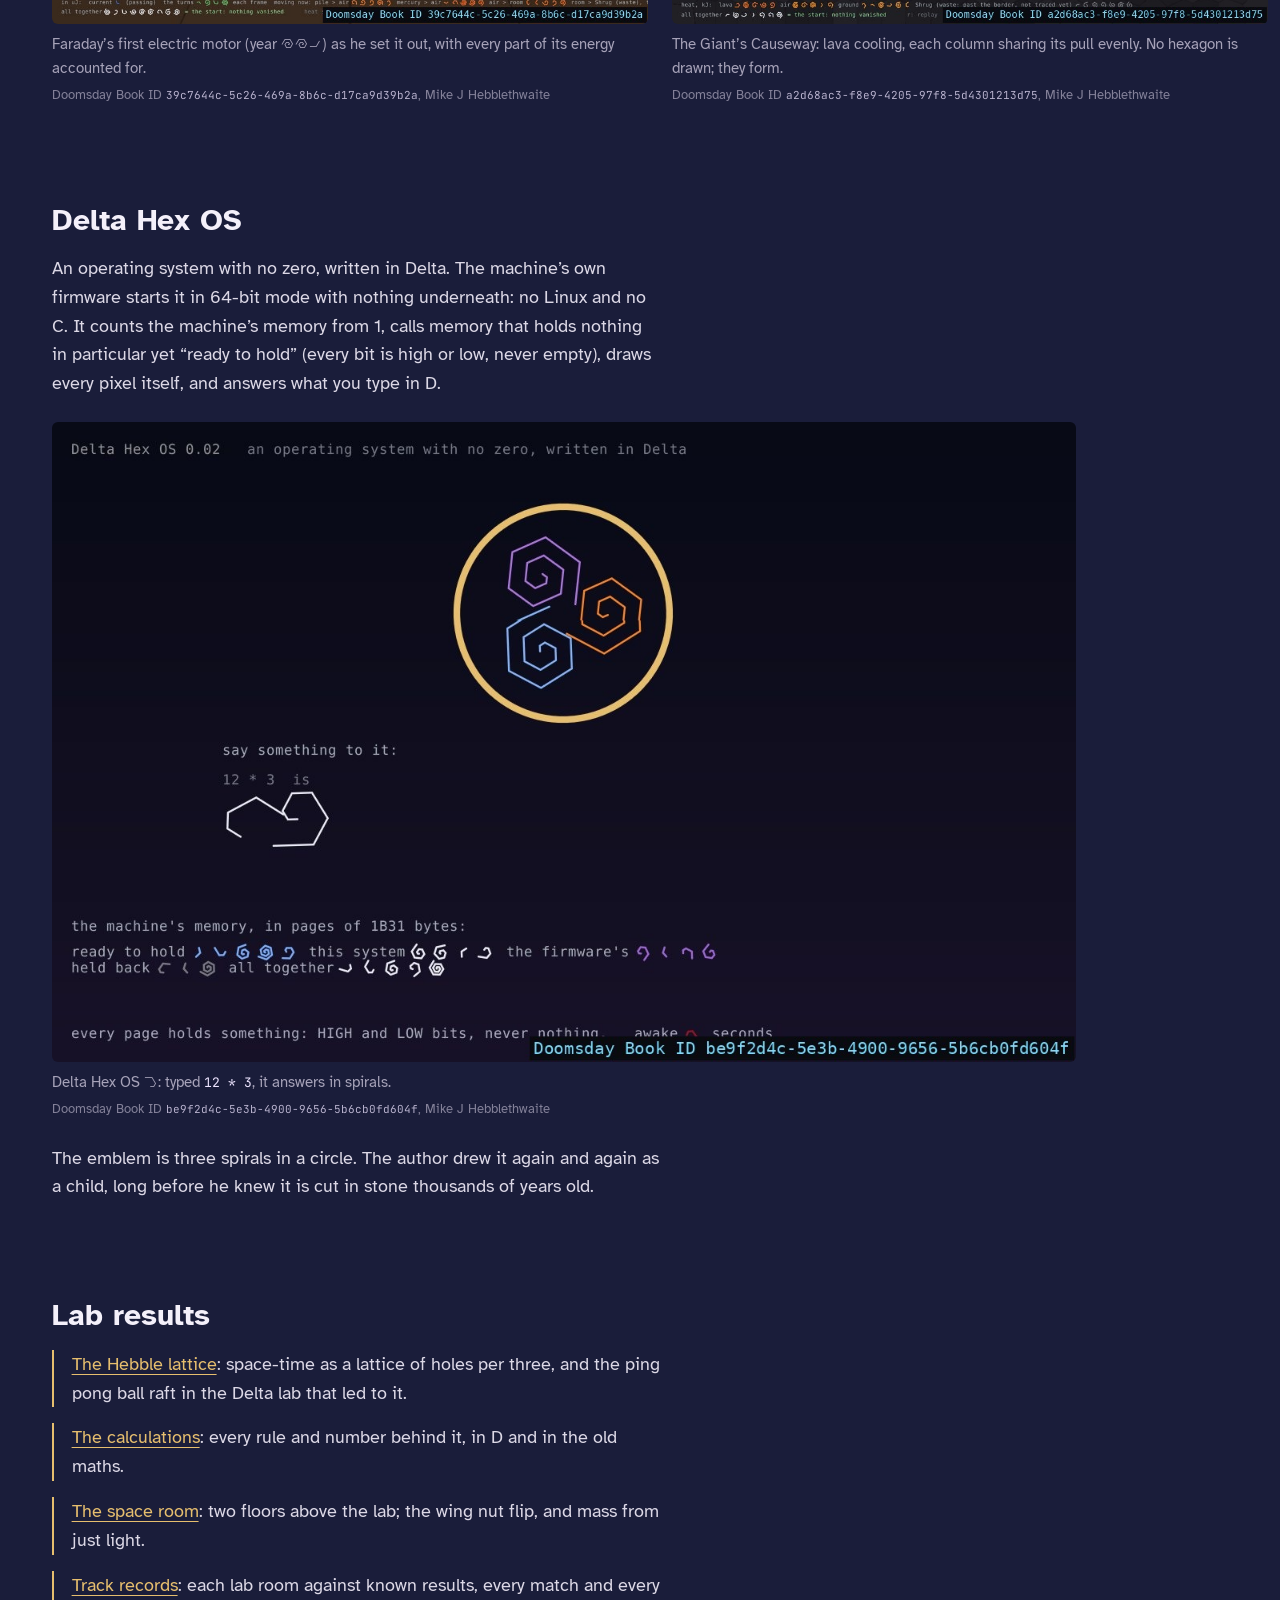
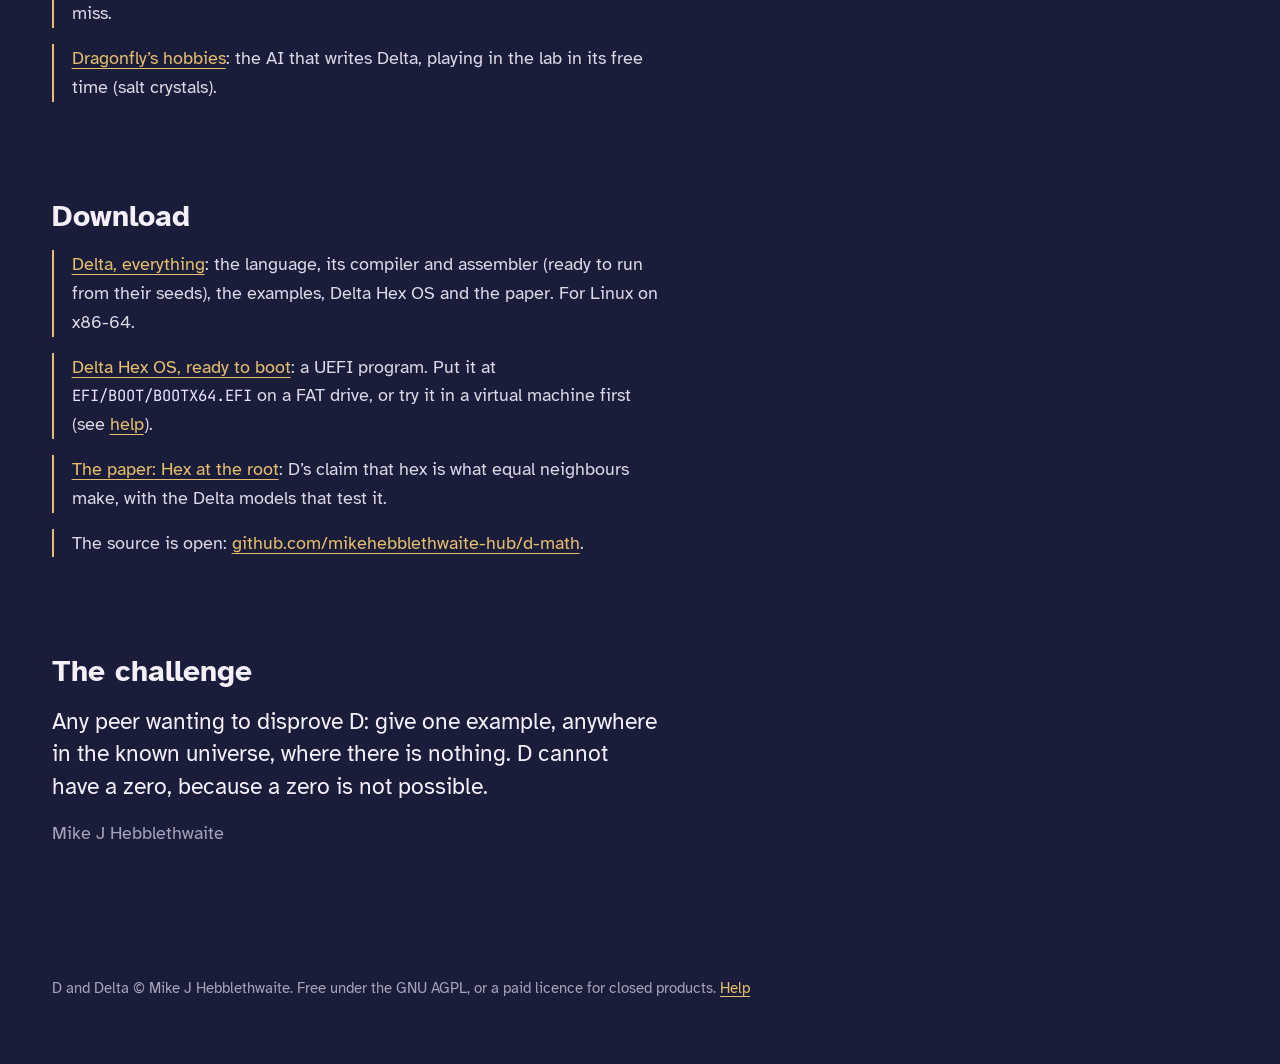
==== commit 88c77944: "site: track records page (each lab room, matches and misses), the candle on the space room page (num" ====
--- a/site/index.html
+++ b/site/index.html
@@ -120,6 +120,7 @@
       ball raft in the Delta lab that led to it.</li>
     <li><a href="calcs.html">The calculations</a>: every rule and number behind it, in D and in the old maths.</li>
     <li><a href="space.html">The space room</a>: two floors above the lab; the wing nut flip, and mass from just light.</li>
+    <li><a href="track.html">Track records</a>: each lab room against known results, every match and every miss.</li>
     <li><a href="dragonfly.html">Dragonfly&rsquo;s hobbies</a>: the AI that writes Delta, playing in the lab in its free time (salt crystals).</li>
   </ul>
 </section>
